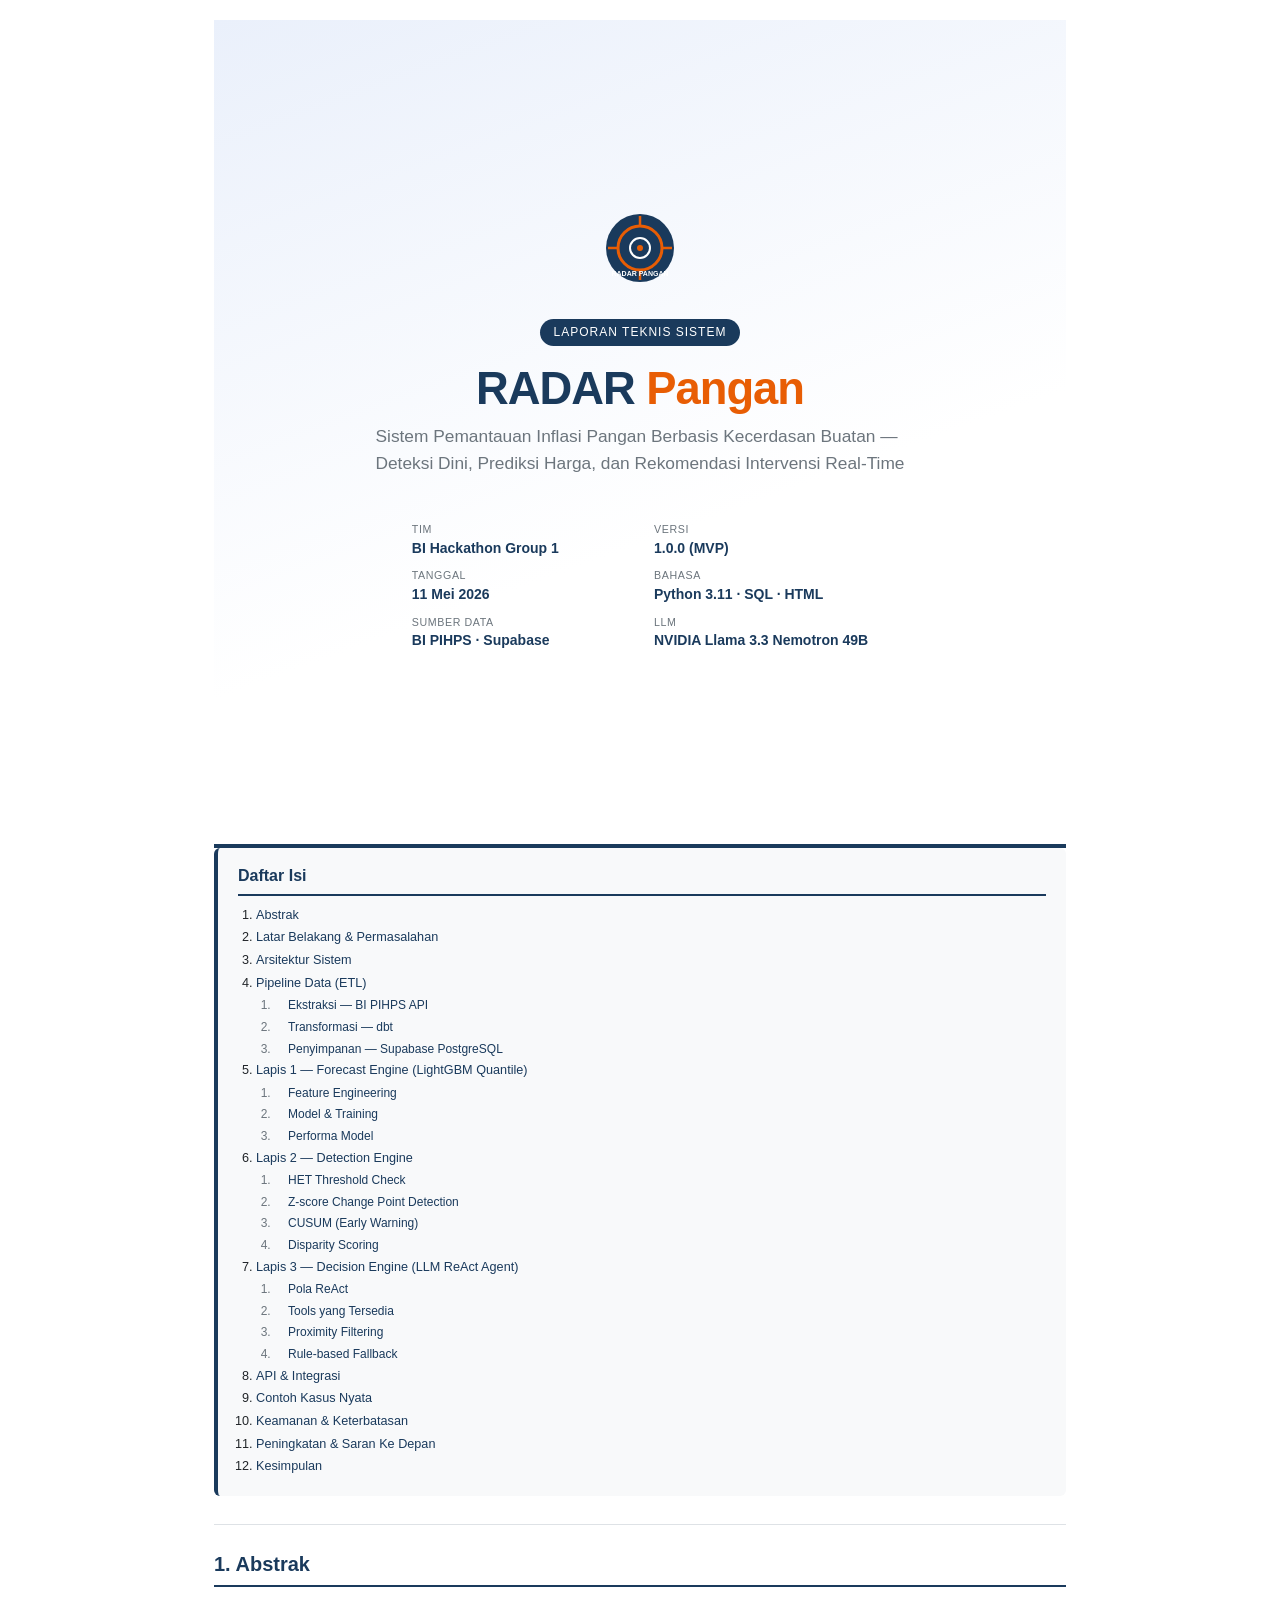
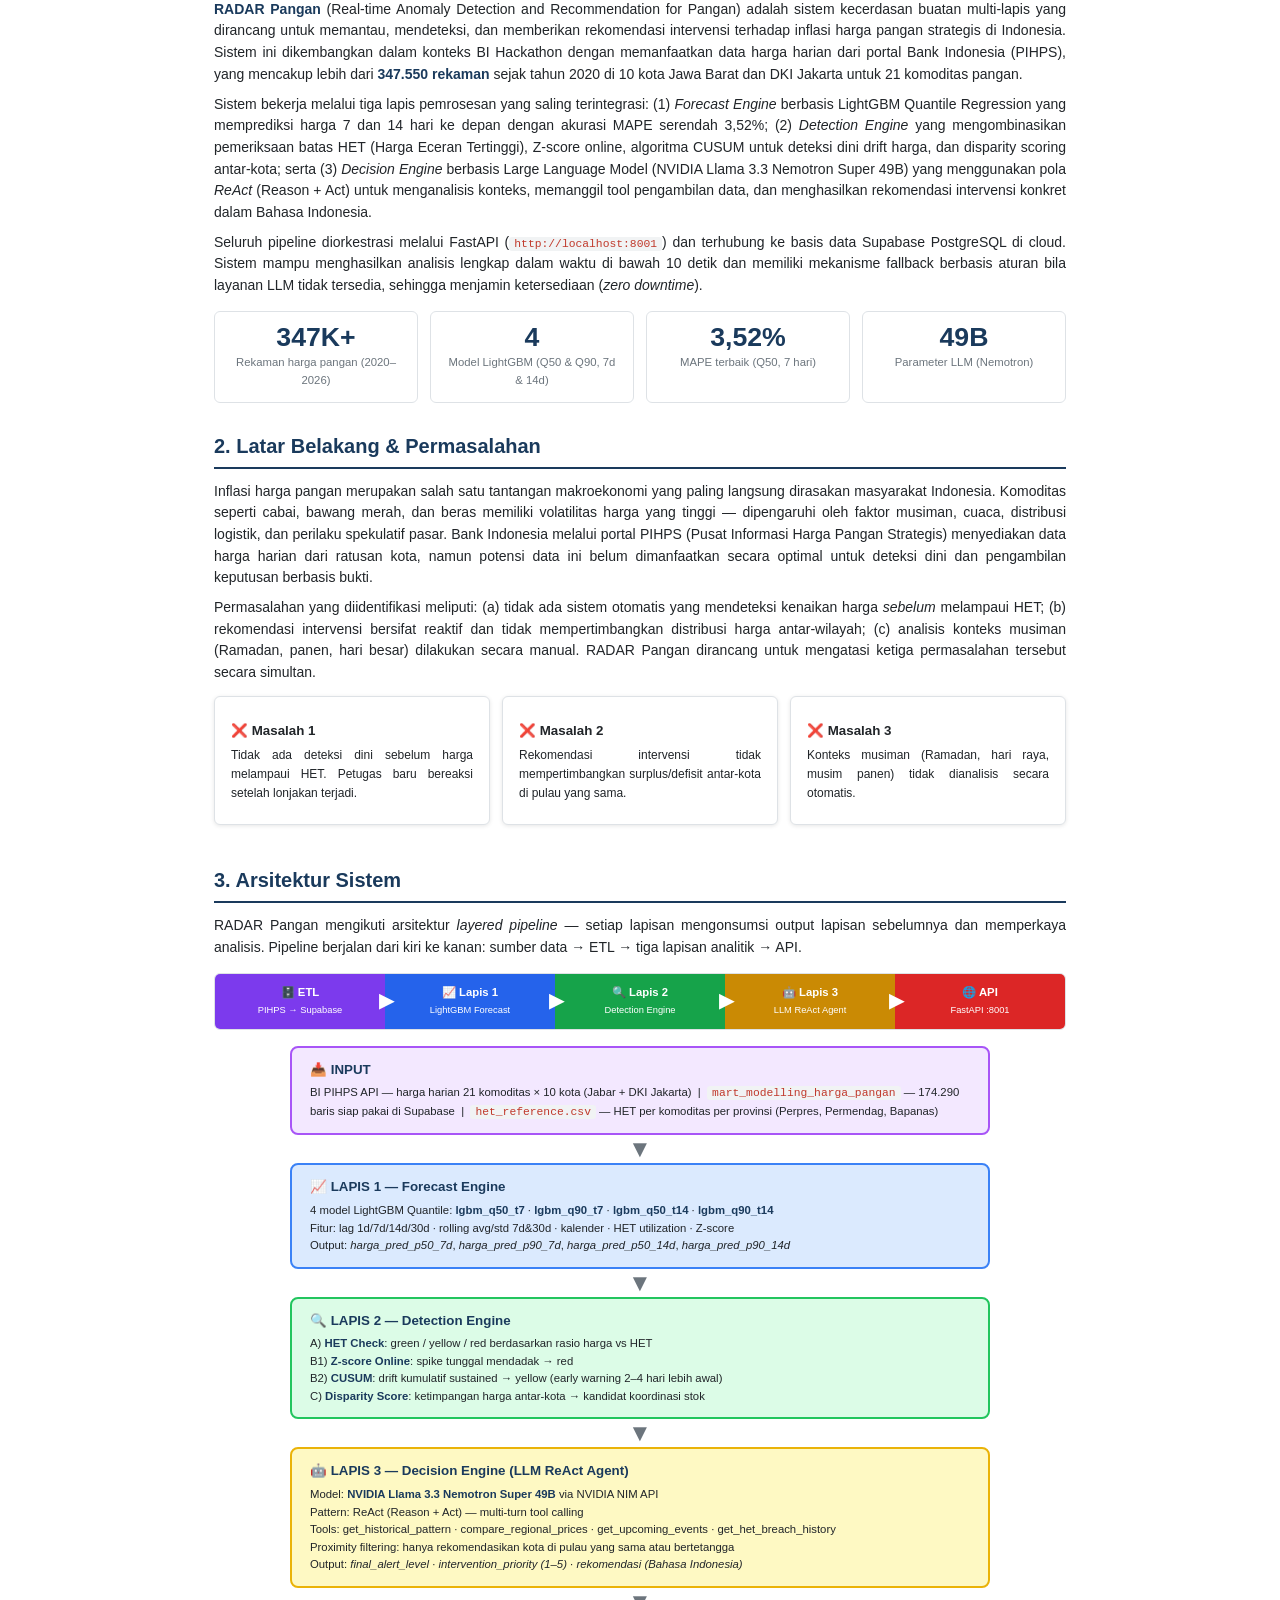
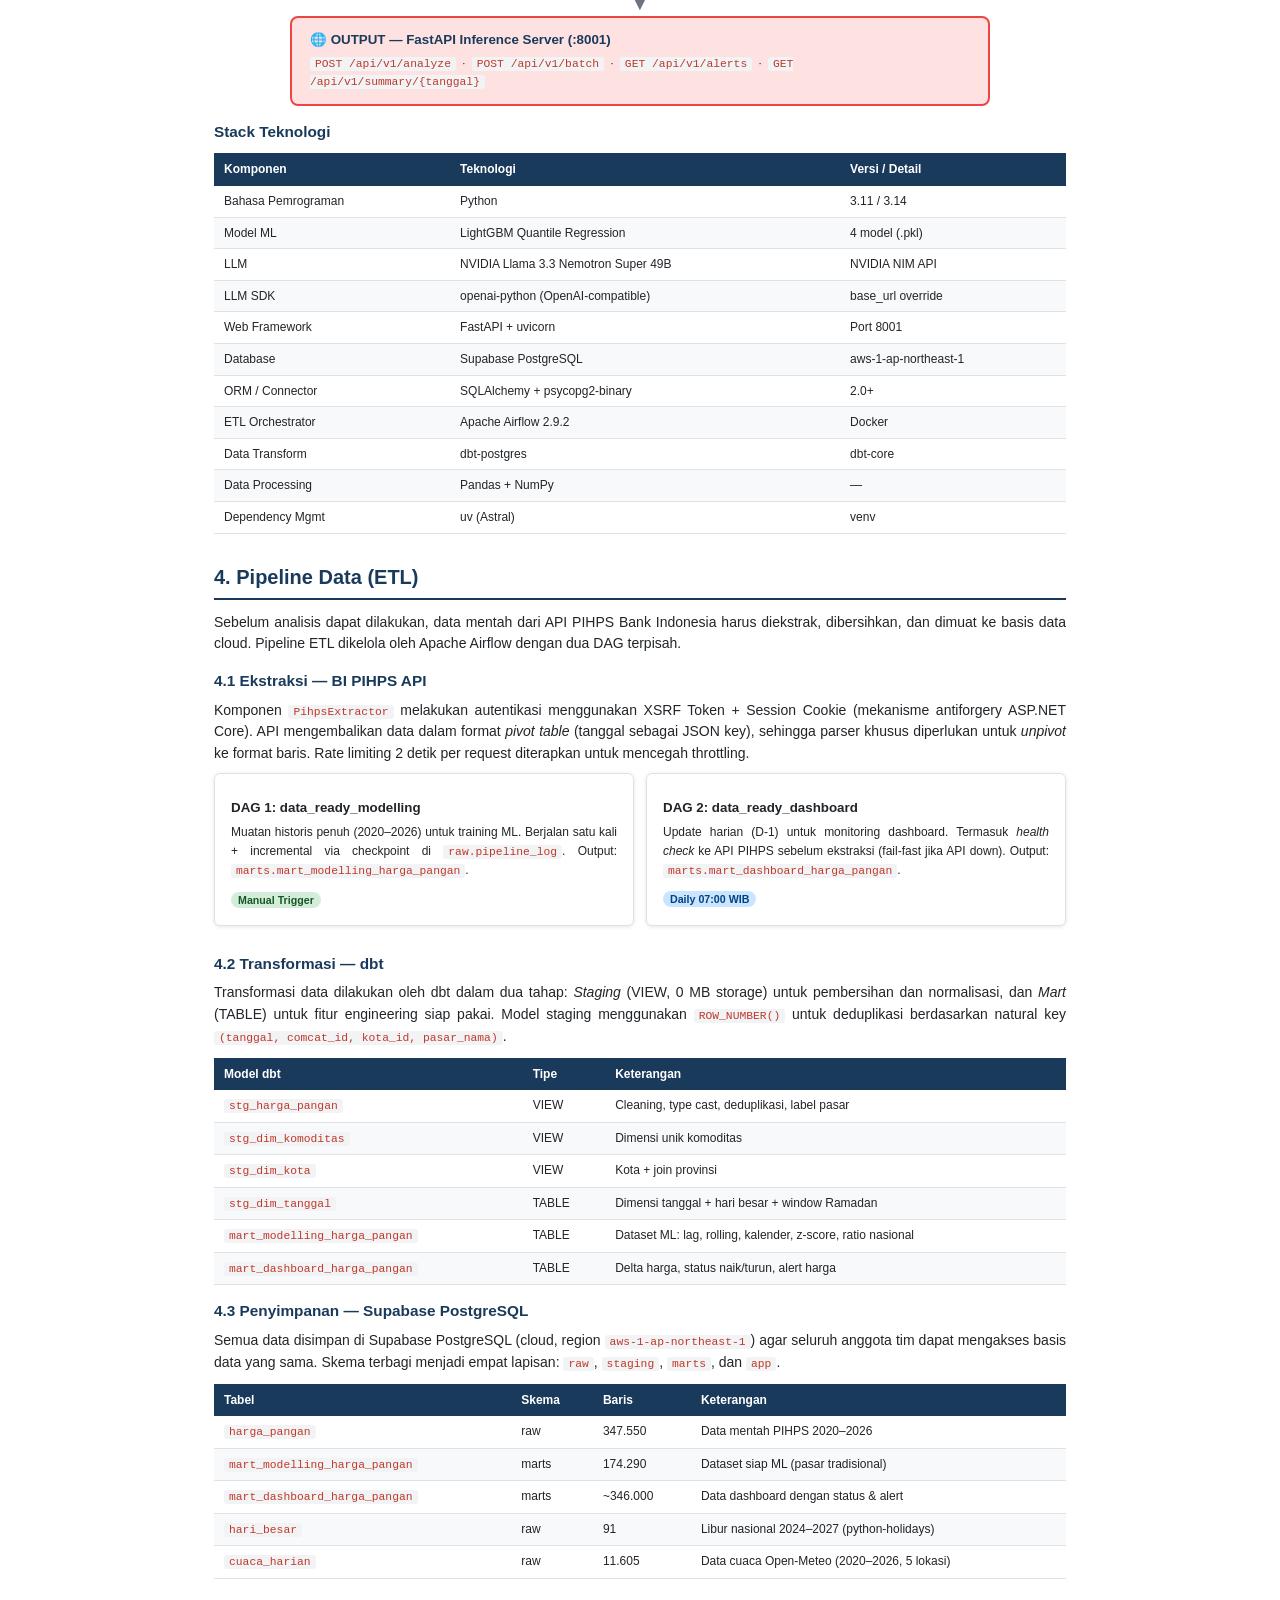
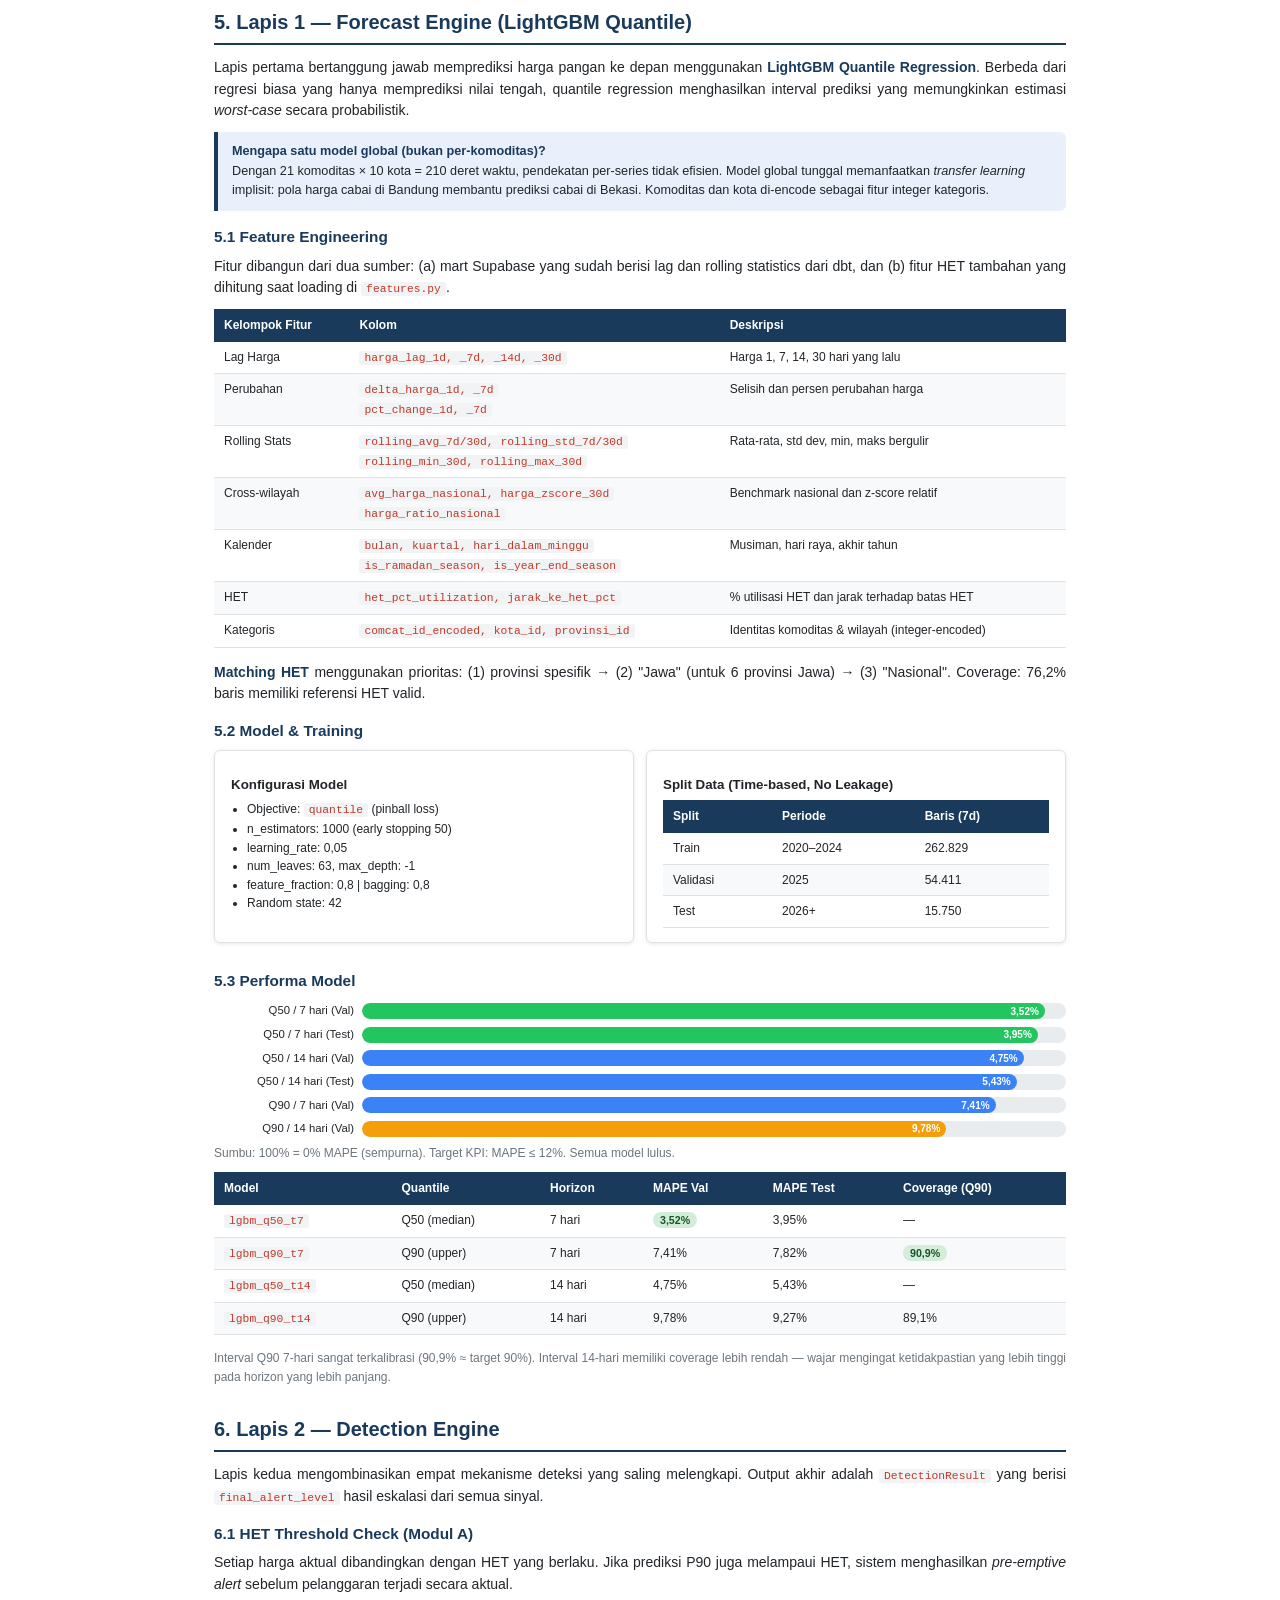
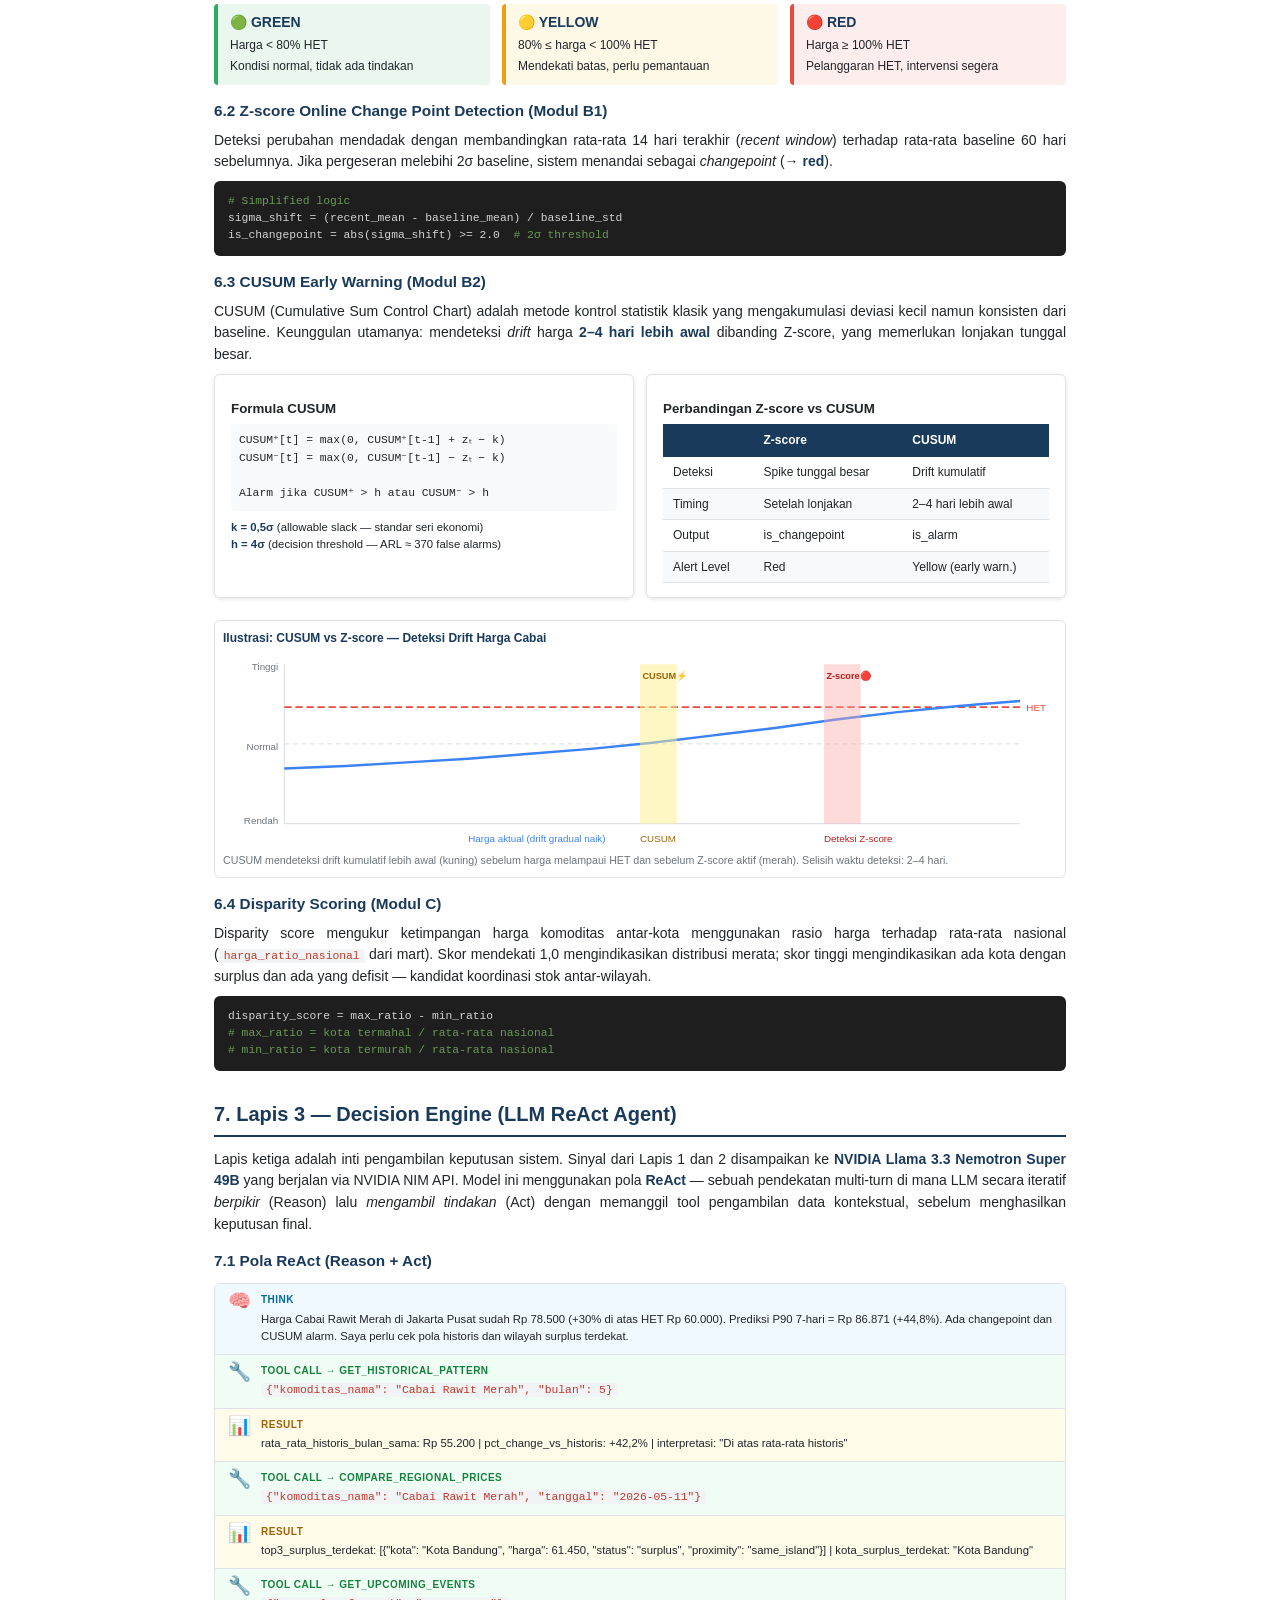
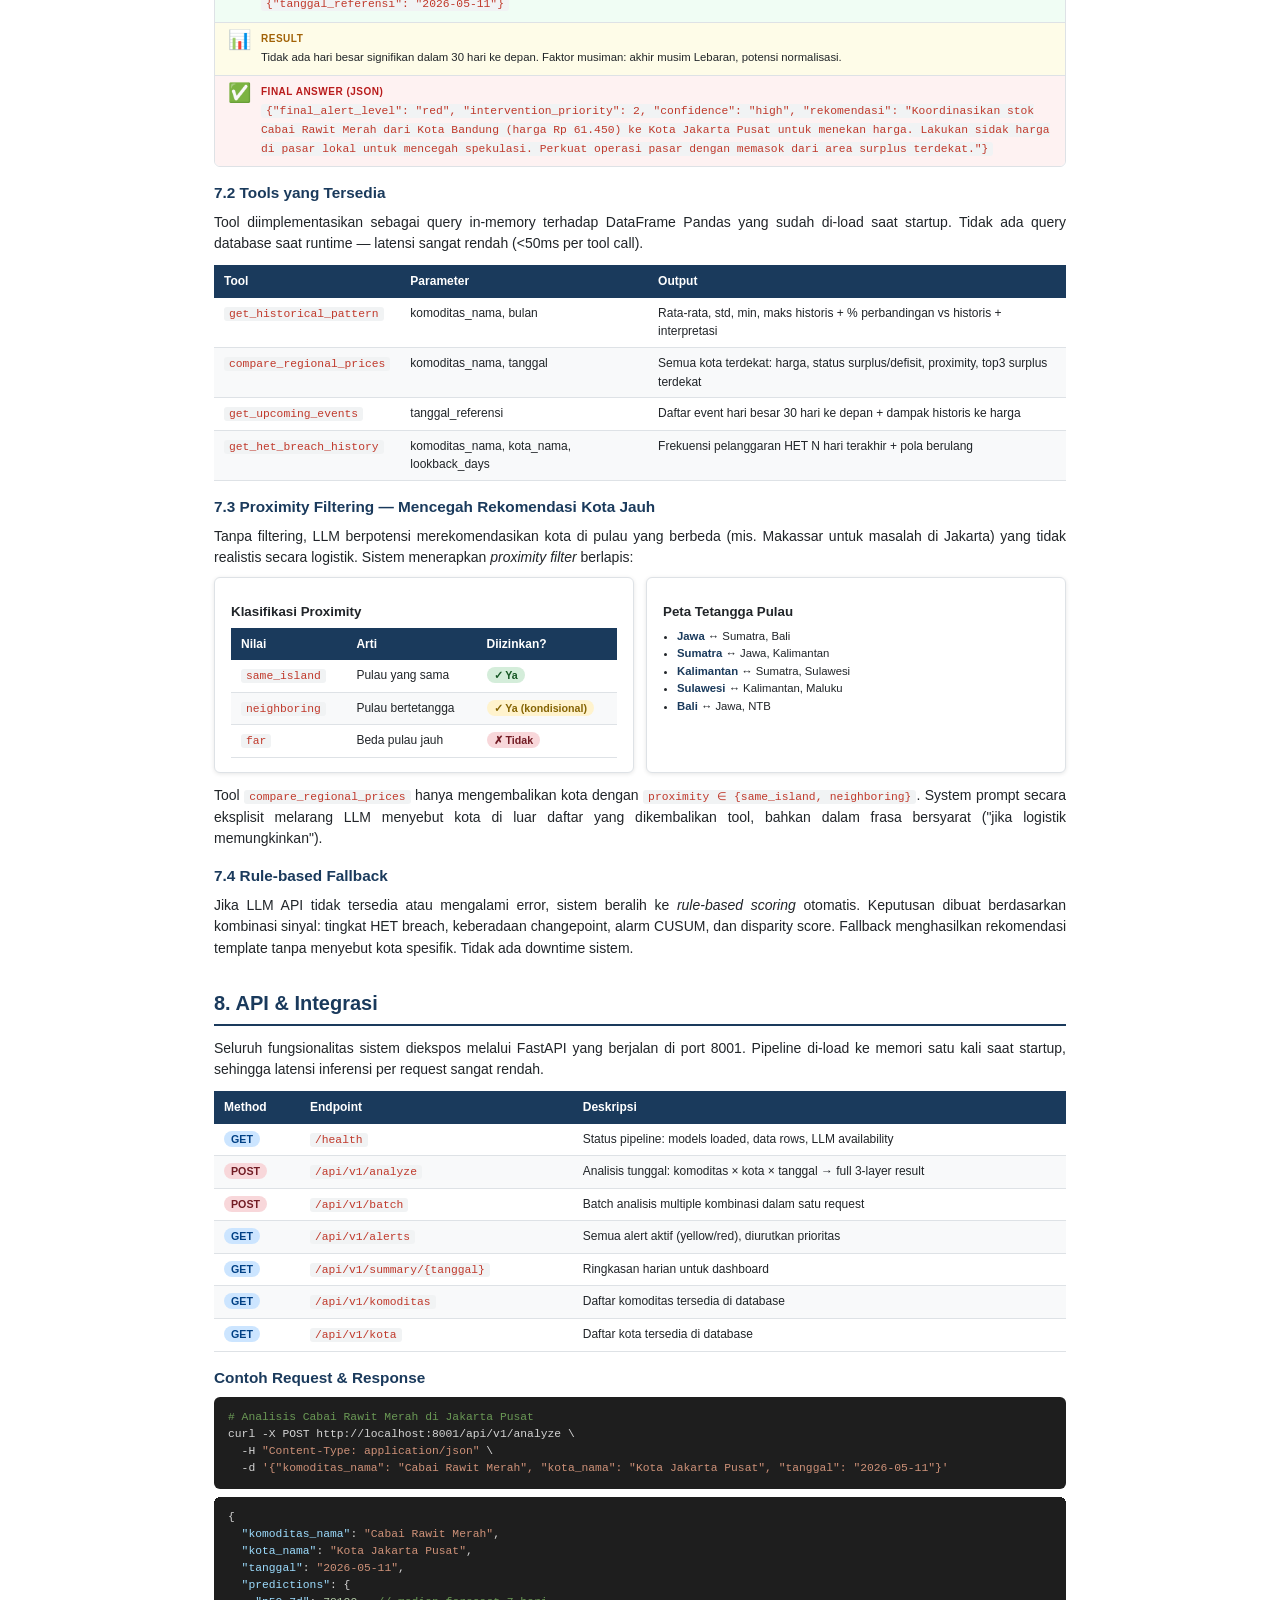
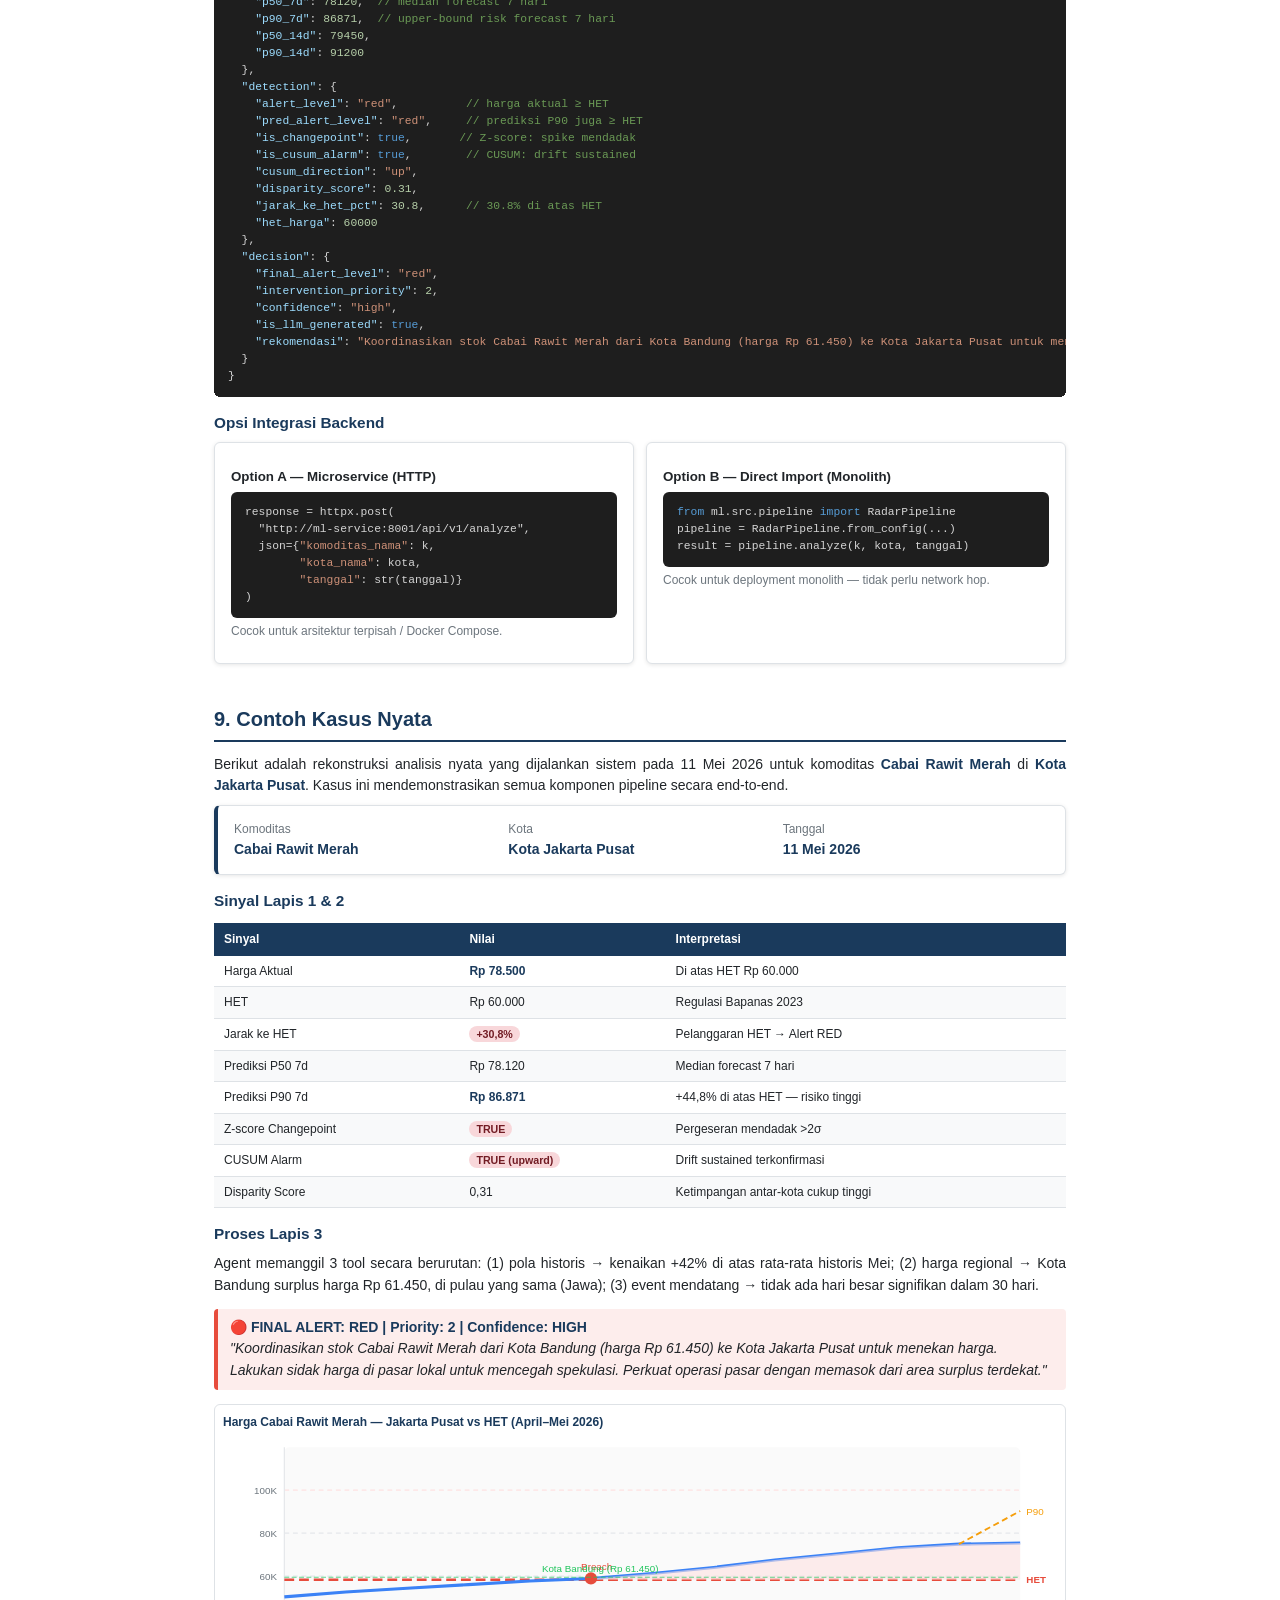
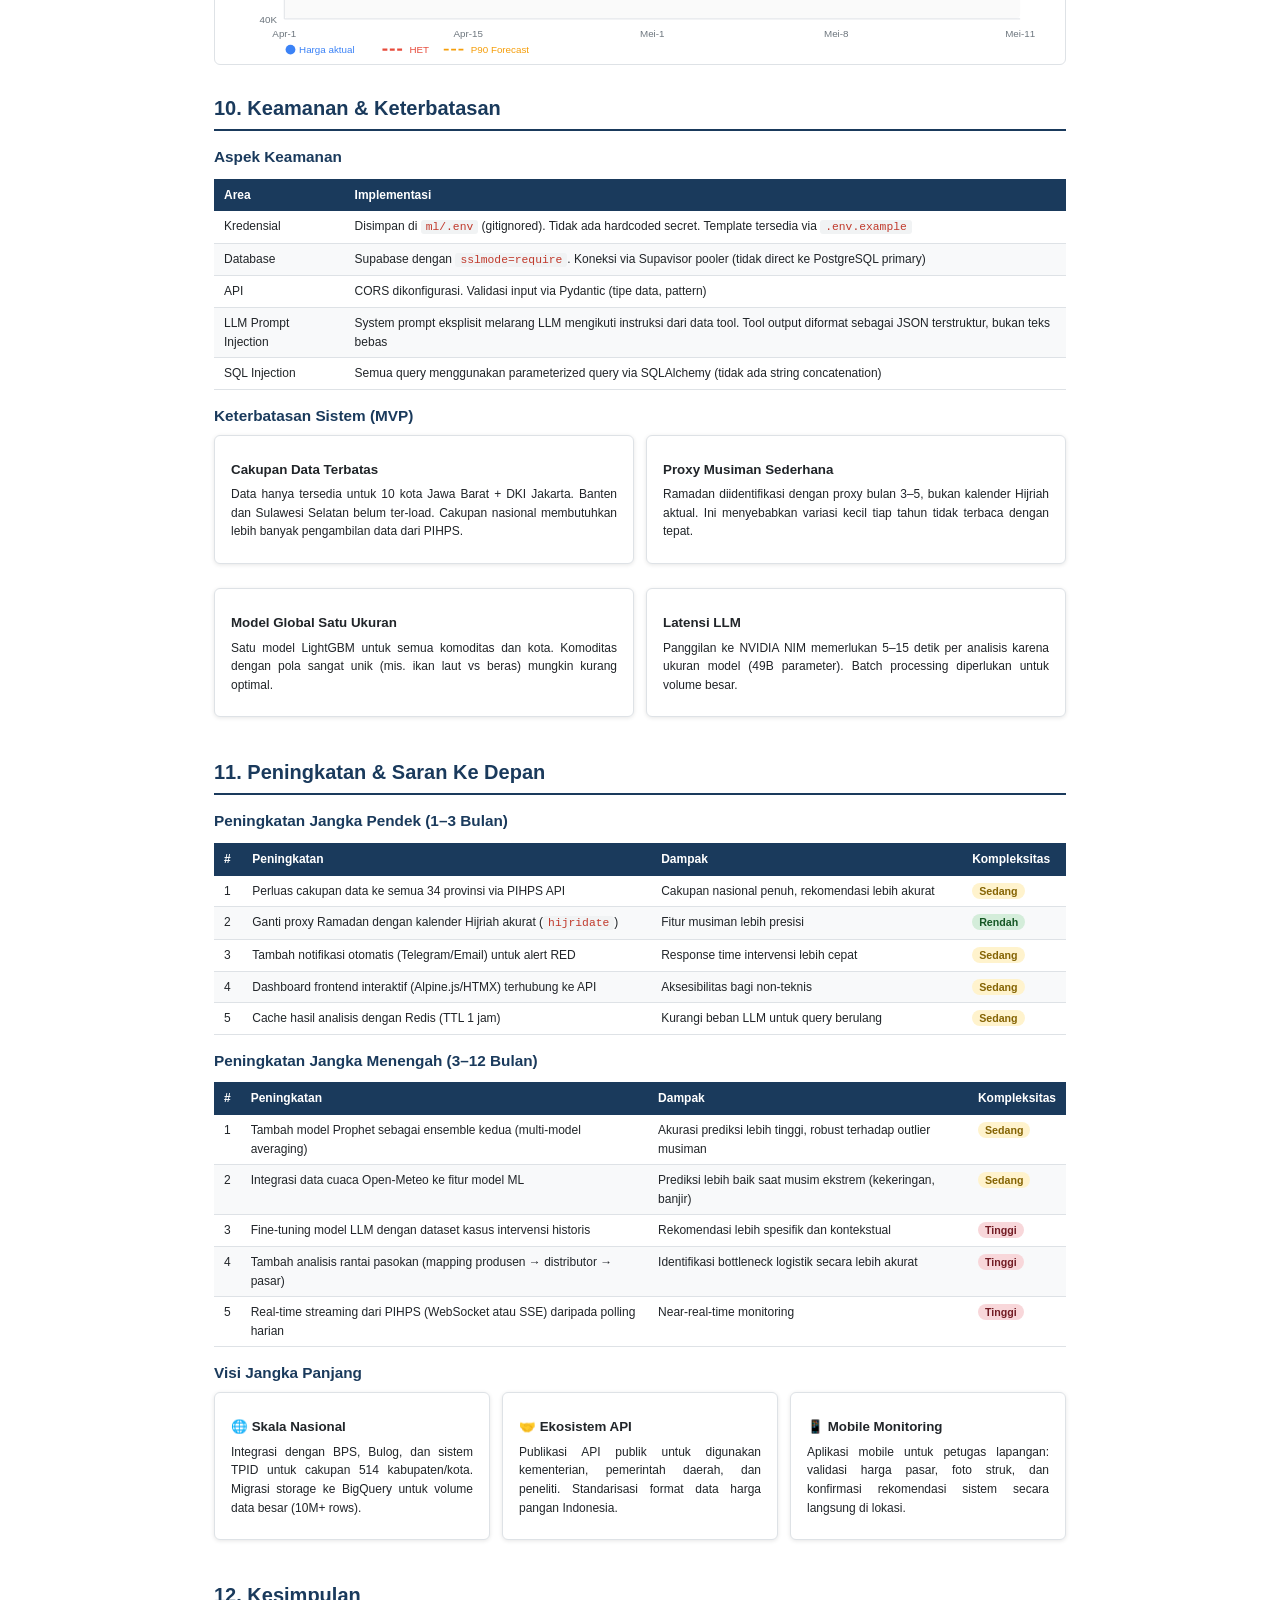
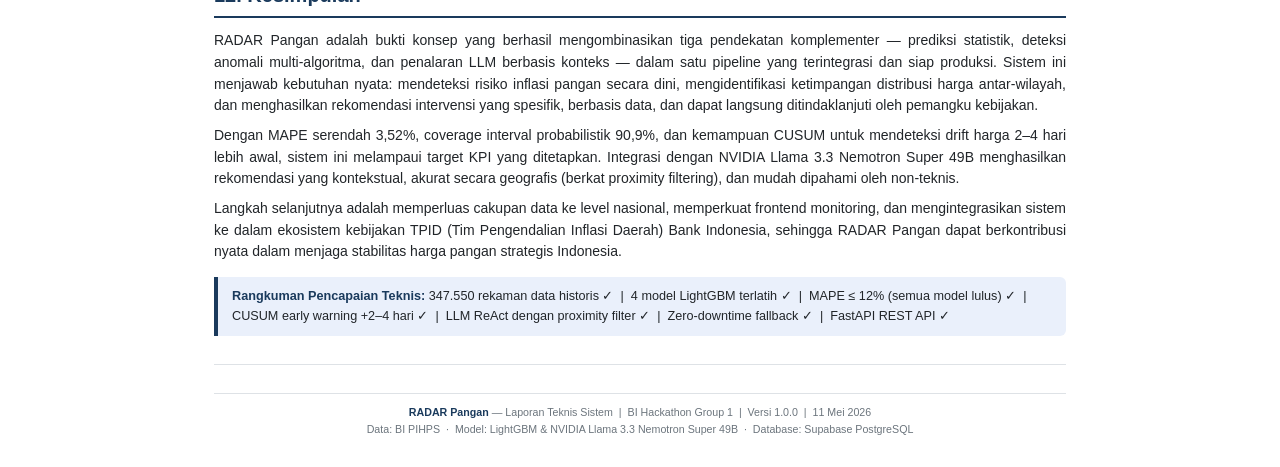
==== report.html @ 8c93120b "feat: add ML pipeline fixes, ETL scripts, and RADAR Pangan HTML report" ====
<!DOCTYPE html>
<html lang="id">
<head>
  <meta charset="UTF-8" />
  <meta name="viewport" content="width=device-width, initial-scale=1.0" />
  <title>RADAR Pangan — Laporan Sistem</title>
  <style>
    /* ── Reset & Base ─────────────────────────────────────── */
    *, *::before, *::after { box-sizing: border-box; margin: 0; padding: 0; }

    :root {
      --primary:   #1a3a5c;
      --accent:    #e85d04;
      --green:     #2d6a4f;
      --yellow:    #b5830a;
      --red:       #c0392b;
      --light-bg:  #f8f9fa;
      --border:    #dee2e6;
      --text:      #212529;
      --muted:     #6c757d;
      --card-bg:   #ffffff;
      --radius:    6px;
      --shadow:    0 1px 4px rgba(0,0,0,.10);
    }

    body {
      font-family: "Segoe UI", Arial, sans-serif;
      font-size: 10.5pt;
      line-height: 1.55;
      color: var(--text);
      background: #fff;
    }

    /* ── Print / PDF ──────────────────────────────────────── */
    @media print {
      body { font-size: 9.5pt; }
      .page-break { page-break-before: always; }
      .no-print { display: none !important; }
      .cover { min-height: 100vh; }
      section { page-break-inside: avoid; }
      h2, h3 { page-break-after: avoid; }
      table { page-break-inside: auto; }
      tr    { page-break-inside: avoid; }
    }

    /* ── Layout ───────────────────────────────────────────── */
    .wrapper {
      max-width: 900px;
      margin: 0 auto;
      padding: 20px 24px;
    }

    section {
      margin-bottom: 28px;
    }

    /* ── Cover Page ───────────────────────────────────────── */
    .cover {
      display: flex;
      flex-direction: column;
      justify-content: center;
      align-items: center;
      min-height: 92vh;
      text-align: center;
      padding: 40px 24px;
      border-bottom: 4px solid var(--primary);
      background: linear-gradient(160deg, #eaf0fb 0%, #fff 60%);
    }

    .cover .badge {
      display: inline-block;
      background: var(--primary);
      color: #fff;
      padding: 4px 14px;
      border-radius: 20px;
      font-size: 9pt;
      letter-spacing: 1px;
      text-transform: uppercase;
      margin-bottom: 18px;
    }

    .cover h1 {
      font-size: 34pt;
      font-weight: 800;
      color: var(--primary);
      letter-spacing: -1px;
      line-height: 1.1;
    }

    .cover h1 span {
      color: var(--accent);
    }

    .cover .subtitle {
      font-size: 13pt;
      color: var(--muted);
      margin-top: 10px;
      max-width: 600px;
    }

    .cover .meta-grid {
      display: grid;
      grid-template-columns: 1fr 1fr;
      gap: 8px 28px;
      margin-top: 36px;
      text-align: left;
      max-width: 460px;
    }

    .cover .meta-item label {
      font-size: 8pt;
      text-transform: uppercase;
      letter-spacing: 0.6px;
      color: var(--muted);
      display: block;
    }

    .cover .meta-item span {
      font-weight: 600;
      color: var(--primary);
    }

    .cover .logo-area {
      margin-bottom: 28px;
    }

    .logo-svg {
      width: 72px;
      height: 72px;
    }

    /* ── TOC ──────────────────────────────────────────────── */
    .toc {
      background: var(--light-bg);
      border-left: 4px solid var(--primary);
      padding: 16px 20px;
      border-radius: var(--radius);
    }

    .toc h2 { color: var(--primary); margin-bottom: 10px; font-size: 12pt; }

    .toc ol { padding-left: 18px; }
    .toc li { margin: 3px 0; font-size: 9.5pt; }
    .toc li a { color: var(--primary); text-decoration: none; }
    .toc li a:hover { text-decoration: underline; }
    .toc li.sub { padding-left: 14px; font-size: 9pt; color: var(--muted); }

    /* ── Headings ─────────────────────────────────────────── */
    h2 {
      font-size: 15pt;
      color: var(--primary);
      border-bottom: 2px solid var(--primary);
      padding-bottom: 5px;
      margin-bottom: 12px;
      font-weight: 700;
    }

    h3 {
      font-size: 11.5pt;
      color: var(--primary);
      margin: 14px 0 7px;
      font-weight: 700;
    }

    h4 {
      font-size: 10pt;
      color: var(--text);
      font-weight: 700;
      margin: 10px 0 5px;
    }

    /* ── Paragraphs & Text ────────────────────────────────── */
    p { margin-bottom: 8px; text-align: justify; }
    strong { color: var(--primary); }
    .muted { color: var(--muted); font-size: 9pt; }

    /* ── Cards & Boxes ────────────────────────────────────── */
    .card {
      background: var(--card-bg);
      border: 1px solid var(--border);
      border-radius: var(--radius);
      padding: 14px 16px;
      box-shadow: var(--shadow);
      margin-bottom: 12px;
    }

    .card-grid {
      display: grid;
      gap: 12px;
    }

    .card-grid.cols-2 { grid-template-columns: 1fr 1fr; }
    .card-grid.cols-3 { grid-template-columns: 1fr 1fr 1fr; }
    .card-grid.cols-4 { grid-template-columns: 1fr 1fr 1fr 1fr; }

    @media print {
      .card-grid.cols-4 { grid-template-columns: 1fr 1fr; }
    }

    .stat-card {
      background: var(--card-bg);
      border: 1px solid var(--border);
      border-radius: var(--radius);
      padding: 12px 14px;
      text-align: center;
    }

    .stat-card .num {
      font-size: 20pt;
      font-weight: 800;
      color: var(--primary);
      line-height: 1;
    }

    .stat-card .label {
      font-size: 8.5pt;
      color: var(--muted);
      margin-top: 4px;
    }

    .highlight-box {
      background: #eaf0fb;
      border-left: 4px solid var(--primary);
      padding: 10px 14px;
      border-radius: 0 var(--radius) var(--radius) 0;
      margin: 10px 0;
      font-size: 9.5pt;
    }

    .alert-green  { background:#e9f7ef; border-left: 4px solid #27ae60; padding:8px 12px; border-radius:0 4px 4px 0; }
    .alert-yellow { background:#fef9e7; border-left: 4px solid #f39c12; padding:8px 12px; border-radius:0 4px 4px 0; }
    .alert-red    { background:#fdedec; border-left: 4px solid #e74c3c; padding:8px 12px; border-radius:0 4px 4px 0; }

    /* ── Tables ───────────────────────────────────────────── */
    table {
      width: 100%;
      border-collapse: collapse;
      font-size: 9pt;
      margin: 10px 0 14px;
    }

    th {
      background: var(--primary);
      color: #fff;
      padding: 7px 10px;
      text-align: left;
      font-weight: 600;
    }

    td {
      padding: 6px 10px;
      border-bottom: 1px solid var(--border);
      vertical-align: top;
    }

    tr:nth-child(even) td { background: #f8f9fa; }

    .badge-green  { background:#d4edda; color:#155724; padding:2px 7px; border-radius:10px; font-size:8pt; font-weight:600; }
    .badge-yellow { background:#fff3cd; color:#856404; padding:2px 7px; border-radius:10px; font-size:8pt; font-weight:600; }
    .badge-red    { background:#f8d7da; color:#721c24; padding:2px 7px; border-radius:10px; font-size:8pt; font-weight:600; }
    .badge-blue   { background:#cce5ff; color:#004085; padding:2px 7px; border-radius:10px; font-size:8pt; font-weight:600; }
    .badge-gray   { background:#e2e3e5; color:#383d41; padding:2px 7px; border-radius:10px; font-size:8pt; font-weight:600; }

    /* ── Architecture Diagram (CSS/SVG inline) ────────────── */
    .arch-diagram {
      width: 100%;
      overflow: hidden;
      margin: 12px 0;
    }

    .arch-flow {
      display: flex;
      flex-direction: column;
      gap: 0;
      align-items: center;
    }

    .arch-box {
      width: 100%;
      max-width: 700px;
      border-radius: 8px;
      padding: 12px 18px;
      position: relative;
    }

    .arch-box.layer1 { background:#dbeafe; border: 2px solid #3b82f6; }
    .arch-box.layer2 { background:#dcfce7; border: 2px solid #22c55e; }
    .arch-box.layer3 { background:#fef9c3; border: 2px solid #eab308; }
    .arch-box.input  { background:#f3e8ff; border: 2px solid #a855f7; }
    .arch-box.output { background:#fee2e2; border: 2px solid #ef4444; }

    .arch-box .arch-title {
      font-weight: 700;
      font-size: 10pt;
      color: var(--primary);
    }

    .arch-box .arch-body {
      font-size: 8.5pt;
      color: var(--text);
      margin-top: 4px;
    }

    .arch-arrow {
      font-size: 18pt;
      color: var(--muted);
      line-height: 1;
      margin: 2px 0;
    }

    /* ── Code / JSON ──────────────────────────────────────── */
    pre, code {
      font-family: "Consolas", "Courier New", monospace;
      font-size: 8.5pt;
    }

    pre {
      background: #1e1e1e;
      color: #d4d4d4;
      padding: 12px 14px;
      border-radius: var(--radius);
      overflow-x: auto;
      margin: 8px 0;
      line-height: 1.5;
    }

    code {
      background: #f1f3f4;
      color: #c0392b;
      padding: 1px 5px;
      border-radius: 3px;
    }

    pre code { background: none; color: inherit; padding: 0; }

    .kw   { color: #569cd6; } /* keyword */
    .str  { color: #ce9178; } /* string */
    .num  { color: #b5cea8; } /* number */
    .cmt  { color: #6a9955; } /* comment */
    .key  { color: #9cdcfe; } /* JSON key */

    /* ── Pipeline Progress Bar ────────────────────────────── */
    .pipeline-vis {
      display: flex;
      align-items: stretch;
      gap: 0;
      margin: 14px 0;
      border-radius: 6px;
      overflow: hidden;
      border: 1px solid var(--border);
    }

    .pipe-step {
      flex: 1;
      padding: 10px 8px;
      font-size: 8.5pt;
      text-align: center;
      font-weight: 600;
      position: relative;
    }

    .pipe-step::after {
      content: "▶";
      position: absolute;
      right: -9px;
      top: 50%;
      transform: translateY(-50%);
      font-size: 14pt;
      color: #fff;
      z-index: 2;
    }

    .pipe-step:last-child::after { display: none; }

    .pipe-step.etl    { background: #7c3aed; color:#fff; }
    .pipe-step.l1     { background: #2563eb; color:#fff; }
    .pipe-step.l2     { background: #16a34a; color:#fff; }
    .pipe-step.l3     { background: #ca8a04; color:#fff; }
    .pipe-step.api    { background: #dc2626; color:#fff; }

    /* ── Performance Chart (bar) ──────────────────────────── */
    .bar-chart {
      margin: 10px 0;
    }

    .bar-row {
      display: flex;
      align-items: center;
      margin-bottom: 6px;
      gap: 8px;
    }

    .bar-label {
      width: 140px;
      font-size: 8.5pt;
      flex-shrink: 0;
      text-align: right;
      color: var(--text);
    }

    .bar-track {
      flex: 1;
      height: 16px;
      background: #e9ecef;
      border-radius: 8px;
      overflow: hidden;
    }

    .bar-fill {
      height: 100%;
      border-radius: 8px;
      display: flex;
      align-items: center;
      justify-content: flex-end;
      padding-right: 6px;
      font-size: 7.5pt;
      font-weight: 700;
      color: #fff;
      transition: width 0.4s;
    }

    .bar-fill.good  { background: #22c55e; }
    .bar-fill.ok    { background: #3b82f6; }
    .bar-fill.warn  { background: #f59e0b; }

    /* ── ReAct trace ─────────────────────────────────────── */
    .react-trace {
      border: 1px solid var(--border);
      border-radius: var(--radius);
      overflow: hidden;
      margin: 10px 0;
    }

    .react-step {
      display: flex;
      gap: 10px;
      padding: 8px 12px;
      border-bottom: 1px solid var(--border);
      font-size: 8.5pt;
    }

    .react-step:last-child { border-bottom: none; }

    .react-step.think { background: #f0f9ff; }
    .react-step.tool  { background: #f0fdf4; }
    .react-step.result{ background: #fefce8; }
    .react-step.final { background: #fef2f2; }

    .react-icon {
      font-size: 14pt;
      flex-shrink: 0;
      width: 24px;
      text-align: center;
      line-height: 1;
    }

    .react-content { flex: 1; }

    .react-tag {
      font-weight: 700;
      font-size: 7.5pt;
      text-transform: uppercase;
      letter-spacing: 0.5px;
      margin-bottom: 3px;
      display: block;
    }

    .react-step.think  .react-tag { color: #0369a1; }
    .react-step.tool   .react-tag { color: #15803d; }
    .react-step.result .react-tag { color: #a16207; }
    .react-step.final  .react-tag { color: #b91c1c; }

    /* ── CUSUM Chart (SVG inline) ─────────────────────────── */
    .chart-wrap { margin: 10px 0; border: 1px solid var(--border); border-radius: var(--radius); padding: 8px; }
    .chart-title { font-size: 9pt; font-weight: 700; color: var(--primary); margin-bottom: 4px; }
    .chart-note  { font-size: 8pt; color: var(--muted); margin-top: 4px; }

    /* ── Footer ───────────────────────────────────────────── */
    footer {
      border-top: 1px solid var(--border);
      padding: 10px 0;
      margin-top: 28px;
      font-size: 8pt;
      color: var(--muted);
      text-align: center;
    }

    /* ── Divider ──────────────────────────────────────────── */
    hr.section-div {
      border: none;
      border-top: 1px solid var(--border);
      margin: 24px 0;
    }
  </style>
</head>
<body>
<div class="wrapper">

<!-- ═══════════════════════ COVER ═══════════════════════ -->
<div class="cover">
  <div class="logo-area">
    <svg class="logo-svg" viewBox="0 0 72 72" fill="none" xmlns="http://www.w3.org/2000/svg">
      <circle cx="36" cy="36" r="34" fill="#1a3a5c"/>
      <circle cx="36" cy="36" r="22" stroke="#e85d04" stroke-width="3" fill="none"/>
      <circle cx="36" cy="36" r="10" stroke="#fff" stroke-width="2" fill="none"/>
      <circle cx="36" cy="36" r="3" fill="#e85d04"/>
      <line x1="36" y1="4"  x2="36" y2="14" stroke="#e85d04" stroke-width="2.5"/>
      <line x1="36" y1="58" x2="36" y2="68" stroke="#e85d04" stroke-width="2.5"/>
      <line x1="4"  y1="36" x2="14" y2="36" stroke="#e85d04" stroke-width="2.5"/>
      <line x1="58" y1="36" x2="68" y2="36" stroke="#e85d04" stroke-width="2.5"/>
      <text x="36" y="64" fill="#fff" font-size="7" text-anchor="middle" font-family="Arial" font-weight="bold">RADAR PANGAN</text>
    </svg>
  </div>

  <div class="badge">Laporan Teknis Sistem</div>
  <h1>RADAR <span>Pangan</span></h1>
  <p class="subtitle">
    Sistem Pemantauan Inflasi Pangan Berbasis Kecerdasan Buatan —<br/>
    Deteksi Dini, Prediksi Harga, dan Rekomendasi Intervensi Real-Time
  </p>

  <div class="meta-grid">
    <div class="meta-item">
      <label>Tim</label>
      <span>BI Hackathon Group 1</span>
    </div>
    <div class="meta-item">
      <label>Versi</label>
      <span>1.0.0 (MVP)</span>
    </div>
    <div class="meta-item">
      <label>Tanggal</label>
      <span>11 Mei 2026</span>
    </div>
    <div class="meta-item">
      <label>Bahasa</label>
      <span>Python 3.11 · SQL · HTML</span>
    </div>
    <div class="meta-item">
      <label>Sumber Data</label>
      <span>BI PIHPS · Supabase</span>
    </div>
    <div class="meta-item">
      <label>LLM</label>
      <span>NVIDIA Llama 3.3 Nemotron 49B</span>
    </div>
  </div>
</div>

<div class="page-break"></div>

<!-- ═══════════════════════ DAFTAR ISI ═══════════════════════ -->
<section>
  <div class="toc">
    <h2>Daftar Isi</h2>
    <ol>
      <li><a href="#abstrak">Abstrak</a></li>
      <li><a href="#latar">Latar Belakang &amp; Permasalahan</a></li>
      <li><a href="#arsitektur">Arsitektur Sistem</a></li>
      <li>
        <a href="#etl">Pipeline Data (ETL)</a>
        <ol>
          <li class="sub"><a href="#etl-extract">Ekstraksi — BI PIHPS API</a></li>
          <li class="sub"><a href="#etl-transform">Transformasi — dbt</a></li>
          <li class="sub"><a href="#etl-load">Penyimpanan — Supabase PostgreSQL</a></li>
        </ol>
      </li>
      <li>
        <a href="#layer1">Lapis 1 — Forecast Engine (LightGBM Quantile)</a>
        <ol>
          <li class="sub"><a href="#fitur">Feature Engineering</a></li>
          <li class="sub"><a href="#model">Model &amp; Training</a></li>
          <li class="sub"><a href="#performa">Performa Model</a></li>
        </ol>
      </li>
      <li>
        <a href="#layer2">Lapis 2 — Detection Engine</a>
        <ol>
          <li class="sub"><a href="#het">HET Threshold Check</a></li>
          <li class="sub"><a href="#zscore">Z-score Change Point Detection</a></li>
          <li class="sub"><a href="#cusum">CUSUM (Early Warning)</a></li>
          <li class="sub"><a href="#disparity">Disparity Scoring</a></li>
        </ol>
      </li>
      <li>
        <a href="#layer3">Lapis 3 — Decision Engine (LLM ReAct Agent)</a>
        <ol>
          <li class="sub"><a href="#react">Pola ReAct</a></li>
          <li class="sub"><a href="#tools">Tools yang Tersedia</a></li>
          <li class="sub"><a href="#proximity">Proximity Filtering</a></li>
          <li class="sub"><a href="#fallback">Rule-based Fallback</a></li>
        </ol>
      </li>
      <li><a href="#api">API &amp; Integrasi</a></li>
      <li><a href="#contoh">Contoh Kasus Nyata</a></li>
      <li><a href="#keamanan">Keamanan &amp; Keterbatasan</a></li>
      <li><a href="#peningkatan">Peningkatan &amp; Saran Ke Depan</a></li>
      <li><a href="#kesimpulan">Kesimpulan</a></li>
    </ol>
  </div>
</section>

<hr class="section-div">

<!-- ═══════════════════════ 1. ABSTRAK ═══════════════════════ -->
<section id="abstrak">
  <h2>1. Abstrak</h2>
  <p>
    <strong>RADAR Pangan</strong> (Real-time Anomaly Detection and Recommendation for Pangan) adalah sistem kecerdasan buatan multi-lapis yang dirancang untuk memantau, mendeteksi, dan memberikan rekomendasi intervensi terhadap inflasi harga pangan strategis di Indonesia. Sistem ini dikembangkan dalam konteks BI Hackathon dengan memanfaatkan data harga harian dari portal Bank Indonesia (PIHPS), yang mencakup lebih dari <strong>347.550 rekaman</strong> sejak tahun 2020 di 10 kota Jawa Barat dan DKI Jakarta untuk 21 komoditas pangan.
  </p>
  <p>
    Sistem bekerja melalui tiga lapis pemrosesan yang saling terintegrasi: (1) <em>Forecast Engine</em> berbasis LightGBM Quantile Regression yang memprediksi harga 7 dan 14 hari ke depan dengan akurasi MAPE serendah 3,52%; (2) <em>Detection Engine</em> yang mengombinasikan pemeriksaan batas HET (Harga Eceran Tertinggi), Z-score online, algoritma CUSUM untuk deteksi dini drift harga, dan disparity scoring antar-kota; serta (3) <em>Decision Engine</em> berbasis Large Language Model (NVIDIA Llama 3.3 Nemotron Super 49B) yang menggunakan pola <em>ReAct</em> (Reason + Act) untuk menganalisis konteks, memanggil tool pengambilan data, dan menghasilkan rekomendasi intervensi konkret dalam Bahasa Indonesia.
  </p>
  <p>
    Seluruh pipeline diorkestrasi melalui FastAPI (<code>http://localhost:8001</code>) dan terhubung ke basis data Supabase PostgreSQL di cloud. Sistem mampu menghasilkan analisis lengkap dalam waktu di bawah 10 detik dan memiliki mekanisme fallback berbasis aturan bila layanan LLM tidak tersedia, sehingga menjamin ketersediaan (<em>zero downtime</em>).
  </p>

  <div class="card-grid cols-4" style="margin-top:14px;">
    <div class="stat-card">
      <div class="num">347K+</div>
      <div class="label">Rekaman harga pangan (2020–2026)</div>
    </div>
    <div class="stat-card">
      <div class="num">4</div>
      <div class="label">Model LightGBM (Q50 &amp; Q90, 7d &amp; 14d)</div>
    </div>
    <div class="stat-card">
      <div class="num">3,52%</div>
      <div class="label">MAPE terbaik (Q50, 7 hari)</div>
    </div>
    <div class="stat-card">
      <div class="num">49B</div>
      <div class="label">Parameter LLM (Nemotron)</div>
    </div>
  </div>
</section>

<!-- ═══════════════════════ 2. LATAR BELAKANG ═══════════════════════ -->
<section id="latar">
  <h2>2. Latar Belakang &amp; Permasalahan</h2>
  <p>
    Inflasi harga pangan merupakan salah satu tantangan makroekonomi yang paling langsung dirasakan masyarakat Indonesia. Komoditas seperti cabai, bawang merah, dan beras memiliki volatilitas harga yang tinggi — dipengaruhi oleh faktor musiman, cuaca, distribusi logistik, dan perilaku spekulatif pasar. Bank Indonesia melalui portal PIHPS (Pusat Informasi Harga Pangan Strategis) menyediakan data harga harian dari ratusan kota, namun potensi data ini belum dimanfaatkan secara optimal untuk deteksi dini dan pengambilan keputusan berbasis bukti.
  </p>
  <p>
    Permasalahan yang diidentifikasi meliputi: (a) tidak ada sistem otomatis yang mendeteksi kenaikan harga <em>sebelum</em> melampaui HET; (b) rekomendasi intervensi bersifat reaktif dan tidak mempertimbangkan distribusi harga antar-wilayah; (c) analisis konteks musiman (Ramadan, panen, hari besar) dilakukan secara manual. RADAR Pangan dirancang untuk mengatasi ketiga permasalahan tersebut secara simultan.
  </p>

  <div class="card-grid cols-3" style="margin-top:12px;">
    <div class="card">
      <h4>❌ Masalah 1</h4>
      <p style="font-size:9pt;">Tidak ada deteksi dini sebelum harga melampaui HET. Petugas baru bereaksi setelah lonjakan terjadi.</p>
    </div>
    <div class="card">
      <h4>❌ Masalah 2</h4>
      <p style="font-size:9pt;">Rekomendasi intervensi tidak mempertimbangkan surplus/defisit antar-kota di pulau yang sama.</p>
    </div>
    <div class="card">
      <h4>❌ Masalah 3</h4>
      <p style="font-size:9pt;">Konteks musiman (Ramadan, hari raya, musim panen) tidak dianalisis secara otomatis.</p>
    </div>
  </div>
</section>

<!-- ═══════════════════════ 3. ARSITEKTUR ═══════════════════════ -->
<section id="arsitektur">
  <h2>3. Arsitektur Sistem</h2>

  <p>
    RADAR Pangan mengikuti arsitektur <em>layered pipeline</em> — setiap lapisan mengonsumsi output lapisan sebelumnya dan memperkaya analisis. Pipeline berjalan dari kiri ke kanan: sumber data → ETL → tiga lapisan analitik → API.
  </p>

  <!-- Visualisasi pipeline -->
  <div class="pipeline-vis" style="margin-bottom:16px;">
    <div class="pipe-step etl">🗄️ ETL<br/><span style="font-size:7pt;font-weight:400;">PIHPS → Supabase</span></div>
    <div class="pipe-step l1">📈 Lapis 1<br/><span style="font-size:7pt;font-weight:400;">LightGBM Forecast</span></div>
    <div class="pipe-step l2">🔍 Lapis 2<br/><span style="font-size:7pt;font-weight:400;">Detection Engine</span></div>
    <div class="pipe-step l3">🤖 Lapis 3<br/><span style="font-size:7pt;font-weight:400;">LLM ReAct Agent</span></div>
    <div class="pipe-step api">🌐 API<br/><span style="font-size:7pt;font-weight:400;">FastAPI :8001</span></div>
  </div>

  <!-- Diagram detail -->
  <div class="arch-diagram">
    <div class="arch-flow">
      <div class="arch-box input" style="max-width:700px;">
        <div class="arch-title">📥 INPUT</div>
        <div class="arch-body">
          BI PIHPS API — harga harian 21 komoditas × 10 kota (Jabar + DKI Jakarta) &nbsp;|&nbsp;
          <code>mart_modelling_harga_pangan</code> — 174.290 baris siap pakai di Supabase &nbsp;|&nbsp;
          <code>het_reference.csv</code> — HET per komoditas per provinsi (Perpres, Permendag, Bapanas)
        </div>
      </div>
      <div class="arch-arrow">▼</div>
      <div class="arch-box layer1" style="max-width:700px;">
        <div class="arch-title">📈 LAPIS 1 — Forecast Engine</div>
        <div class="arch-body">
          4 model LightGBM Quantile: <strong>lgbm_q50_t7</strong> · <strong>lgbm_q90_t7</strong> ·
          <strong>lgbm_q50_t14</strong> · <strong>lgbm_q90_t14</strong><br/>
          Fitur: lag 1d/7d/14d/30d · rolling avg/std 7d&amp;30d · kalender · HET utilization · Z-score<br/>
          Output: <em>harga_pred_p50_7d</em>, <em>harga_pred_p90_7d</em>, <em>harga_pred_p50_14d</em>, <em>harga_pred_p90_14d</em>
        </div>
      </div>
      <div class="arch-arrow">▼</div>
      <div class="arch-box layer2" style="max-width:700px;">
        <div class="arch-title">🔍 LAPIS 2 — Detection Engine</div>
        <div class="arch-body">
          A) <strong>HET Check</strong>: green / yellow / red berdasarkan rasio harga vs HET<br/>
          B1) <strong>Z-score Online</strong>: spike tunggal mendadak → red<br/>
          B2) <strong>CUSUM</strong>: drift kumulatif sustained → yellow (early warning 2–4 hari lebih awal)<br/>
          C) <strong>Disparity Score</strong>: ketimpangan harga antar-kota → kandidat koordinasi stok
        </div>
      </div>
      <div class="arch-arrow">▼</div>
      <div class="arch-box layer3" style="max-width:700px;">
        <div class="arch-title">🤖 LAPIS 3 — Decision Engine (LLM ReAct Agent)</div>
        <div class="arch-body">
          Model: <strong>NVIDIA Llama 3.3 Nemotron Super 49B</strong> via NVIDIA NIM API<br/>
          Pattern: ReAct (Reason + Act) — multi-turn tool calling<br/>
          Tools: get_historical_pattern · compare_regional_prices · get_upcoming_events · get_het_breach_history<br/>
          Proximity filtering: hanya rekomendasikan kota di pulau yang sama atau bertetangga<br/>
          Output: <em>final_alert_level</em> · <em>intervention_priority (1–5)</em> · <em>rekomendasi (Bahasa Indonesia)</em>
        </div>
      </div>
      <div class="arch-arrow">▼</div>
      <div class="arch-box output" style="max-width:700px;">
        <div class="arch-title">🌐 OUTPUT — FastAPI Inference Server (:8001)</div>
        <div class="arch-body">
          <code>POST /api/v1/analyze</code> &nbsp;·&nbsp; <code>POST /api/v1/batch</code> &nbsp;·&nbsp;
          <code>GET /api/v1/alerts</code> &nbsp;·&nbsp; <code>GET /api/v1/summary/{tanggal}</code>
        </div>
      </div>
    </div>
  </div>

  <h3>Stack Teknologi</h3>
  <table>
    <thead><tr><th>Komponen</th><th>Teknologi</th><th>Versi / Detail</th></tr></thead>
    <tbody>
      <tr><td>Bahasa Pemrograman</td><td>Python</td><td>3.11 / 3.14</td></tr>
      <tr><td>Model ML</td><td>LightGBM Quantile Regression</td><td>4 model (.pkl)</td></tr>
      <tr><td>LLM</td><td>NVIDIA Llama 3.3 Nemotron Super 49B</td><td>NVIDIA NIM API</td></tr>
      <tr><td>LLM SDK</td><td>openai-python (OpenAI-compatible)</td><td>base_url override</td></tr>
      <tr><td>Web Framework</td><td>FastAPI + uvicorn</td><td>Port 8001</td></tr>
      <tr><td>Database</td><td>Supabase PostgreSQL</td><td>aws-1-ap-northeast-1</td></tr>
      <tr><td>ORM / Connector</td><td>SQLAlchemy + psycopg2-binary</td><td>2.0+</td></tr>
      <tr><td>ETL Orchestrator</td><td>Apache Airflow 2.9.2</td><td>Docker</td></tr>
      <tr><td>Data Transform</td><td>dbt-postgres</td><td>dbt-core</td></tr>
      <tr><td>Data Processing</td><td>Pandas + NumPy</td><td>—</td></tr>
      <tr><td>Dependency Mgmt</td><td>uv (Astral)</td><td>venv</td></tr>
    </tbody>
  </table>
</section>

<!-- ═══════════════════════ 4. ETL ═══════════════════════ -->
<section id="etl">
  <h2>4. Pipeline Data (ETL)</h2>
  <p>
    Sebelum analisis dapat dilakukan, data mentah dari API PIHPS Bank Indonesia harus diekstrak, dibersihkan, dan dimuat ke basis data cloud. Pipeline ETL dikelola oleh Apache Airflow dengan dua DAG terpisah.
  </p>

  <h3 id="etl-extract">4.1 Ekstraksi — BI PIHPS API</h3>
  <p>
    Komponen <code>PihpsExtractor</code> melakukan autentikasi menggunakan XSRF Token + Session Cookie (mekanisme antiforgery ASP.NET Core). API mengembalikan data dalam format <em>pivot table</em> (tanggal sebagai JSON key), sehingga parser khusus diperlukan untuk <em>unpivot</em> ke format baris. Rate limiting 2 detik per request diterapkan untuk mencegah throttling.
  </p>

  <div class="card-grid cols-2">
    <div class="card">
      <h4>DAG 1: data_ready_modelling</h4>
      <p style="font-size:9pt;">Muatan historis penuh (2020–2026) untuk training ML. Berjalan satu kali + incremental via checkpoint di <code>raw.pipeline_log</code>. Output: <code>marts.mart_modelling_harga_pangan</code>.</p>
      <span class="badge-green">Manual Trigger</span>
    </div>
    <div class="card">
      <h4>DAG 2: data_ready_dashboard</h4>
      <p style="font-size:9pt;">Update harian (D-1) untuk monitoring dashboard. Termasuk <em>health check</em> ke API PIHPS sebelum ekstraksi (fail-fast jika API down). Output: <code>marts.mart_dashboard_harga_pangan</code>.</p>
      <span class="badge-blue">Daily 07:00 WIB</span>
    </div>
  </div>

  <h3 id="etl-transform">4.2 Transformasi — dbt</h3>
  <p>
    Transformasi data dilakukan oleh dbt dalam dua tahap: <em>Staging</em> (VIEW, 0 MB storage) untuk pembersihan dan normalisasi, dan <em>Mart</em> (TABLE) untuk fitur engineering siap pakai. Model staging menggunakan <code>ROW_NUMBER()</code> untuk deduplikasi berdasarkan natural key <code>(tanggal, comcat_id, kota_id, pasar_nama)</code>.
  </p>

  <table>
    <thead><tr><th>Model dbt</th><th>Tipe</th><th>Keterangan</th></tr></thead>
    <tbody>
      <tr><td><code>stg_harga_pangan</code></td><td>VIEW</td><td>Cleaning, type cast, deduplikasi, label pasar</td></tr>
      <tr><td><code>stg_dim_komoditas</code></td><td>VIEW</td><td>Dimensi unik komoditas</td></tr>
      <tr><td><code>stg_dim_kota</code></td><td>VIEW</td><td>Kota + join provinsi</td></tr>
      <tr><td><code>stg_dim_tanggal</code></td><td>TABLE</td><td>Dimensi tanggal + hari besar + window Ramadan</td></tr>
      <tr><td><code>mart_modelling_harga_pangan</code></td><td>TABLE</td><td>Dataset ML: lag, rolling, kalender, z-score, ratio nasional</td></tr>
      <tr><td><code>mart_dashboard_harga_pangan</code></td><td>TABLE</td><td>Delta harga, status naik/turun, alert harga</td></tr>
    </tbody>
  </table>

  <h3 id="etl-load">4.3 Penyimpanan — Supabase PostgreSQL</h3>
  <p>
    Semua data disimpan di Supabase PostgreSQL (cloud, region <code>aws-1-ap-northeast-1</code>) agar seluruh anggota tim dapat mengakses basis data yang sama. Skema terbagi menjadi empat lapisan: <code>raw</code>, <code>staging</code>, <code>marts</code>, dan <code>app</code>.
  </p>

  <table>
    <thead><tr><th>Tabel</th><th>Skema</th><th>Baris</th><th>Keterangan</th></tr></thead>
    <tbody>
      <tr><td><code>harga_pangan</code></td><td>raw</td><td>347.550</td><td>Data mentah PIHPS 2020–2026</td></tr>
      <tr><td><code>mart_modelling_harga_pangan</code></td><td>marts</td><td>174.290</td><td>Dataset siap ML (pasar tradisional)</td></tr>
      <tr><td><code>mart_dashboard_harga_pangan</code></td><td>marts</td><td>~346.000</td><td>Data dashboard dengan status &amp; alert</td></tr>
      <tr><td><code>hari_besar</code></td><td>raw</td><td>91</td><td>Libur nasional 2024–2027 (python-holidays)</td></tr>
      <tr><td><code>cuaca_harian</code></td><td>raw</td><td>11.605</td><td>Data cuaca Open-Meteo (2020–2026, 5 lokasi)</td></tr>
    </tbody>
  </table>
</section>

<!-- ═══════════════════════ 5. LAPIS 1 ═══════════════════════ -->
<section id="layer1">
  <h2>5. Lapis 1 — Forecast Engine (LightGBM Quantile)</h2>
  <p>
    Lapis pertama bertanggung jawab memprediksi harga pangan ke depan menggunakan <strong>LightGBM Quantile Regression</strong>. Berbeda dari regresi biasa yang hanya memprediksi nilai tengah, quantile regression menghasilkan interval prediksi yang memungkinkan estimasi <em>worst-case</em> secara probabilistik.
  </p>

  <div class="highlight-box">
    <strong>Mengapa satu model global (bukan per-komoditas)?</strong><br/>
    Dengan 21 komoditas × 10 kota = 210 deret waktu, pendekatan per-series tidak efisien.
    Model global tunggal memanfaatkan <em>transfer learning</em> implisit: pola harga cabai di Bandung
    membantu prediksi cabai di Bekasi. Komoditas dan kota di-encode sebagai fitur integer kategoris.
  </div>

  <h3 id="fitur">5.1 Feature Engineering</h3>
  <p>
    Fitur dibangun dari dua sumber: (a) mart Supabase yang sudah berisi lag dan rolling statistics dari dbt, dan (b) fitur HET tambahan yang dihitung saat loading di <code>features.py</code>.
  </p>

  <table>
    <thead><tr><th>Kelompok Fitur</th><th>Kolom</th><th>Deskripsi</th></tr></thead>
    <tbody>
      <tr>
        <td>Lag Harga</td>
        <td><code>harga_lag_1d, _7d, _14d, _30d</code></td>
        <td>Harga 1, 7, 14, 30 hari yang lalu</td>
      </tr>
      <tr>
        <td>Perubahan</td>
        <td><code>delta_harga_1d, _7d</code><br/><code>pct_change_1d, _7d</code></td>
        <td>Selisih dan persen perubahan harga</td>
      </tr>
      <tr>
        <td>Rolling Stats</td>
        <td><code>rolling_avg_7d/30d, rolling_std_7d/30d</code><br/><code>rolling_min_30d, rolling_max_30d</code></td>
        <td>Rata-rata, std dev, min, maks bergulir</td>
      </tr>
      <tr>
        <td>Cross-wilayah</td>
        <td><code>avg_harga_nasional, harga_zscore_30d</code><br/><code>harga_ratio_nasional</code></td>
        <td>Benchmark nasional dan z-score relatif</td>
      </tr>
      <tr>
        <td>Kalender</td>
        <td><code>bulan, kuartal, hari_dalam_minggu</code><br/><code>is_ramadan_season, is_year_end_season</code></td>
        <td>Musiman, hari raya, akhir tahun</td>
      </tr>
      <tr>
        <td>HET</td>
        <td><code>het_pct_utilization, jarak_ke_het_pct</code></td>
        <td>% utilisasi HET dan jarak terhadap batas HET</td>
      </tr>
      <tr>
        <td>Kategoris</td>
        <td><code>comcat_id_encoded, kota_id, provinsi_id</code></td>
        <td>Identitas komoditas &amp; wilayah (integer-encoded)</td>
      </tr>
    </tbody>
  </table>

  <p><strong>Matching HET</strong> menggunakan prioritas: (1) provinsi spesifik → (2) "Jawa" (untuk 6 provinsi Jawa) → (3) "Nasional". Coverage: 76,2% baris memiliki referensi HET valid.</p>

  <h3 id="model">5.2 Model &amp; Training</h3>

  <div class="card-grid cols-2">
    <div class="card">
      <h4>Konfigurasi Model</h4>
      <ul style="font-size:9pt;padding-left:16px;">
        <li>Objective: <code>quantile</code> (pinball loss)</li>
        <li>n_estimators: 1000 (early stopping 50)</li>
        <li>learning_rate: 0,05</li>
        <li>num_leaves: 63, max_depth: -1</li>
        <li>feature_fraction: 0,8 | bagging: 0,8</li>
        <li>Random state: 42</li>
      </ul>
    </div>
    <div class="card">
      <h4>Split Data (Time-based, No Leakage)</h4>
      <table style="margin:0;">
        <thead><tr><th>Split</th><th>Periode</th><th>Baris (7d)</th></tr></thead>
        <tbody>
          <tr><td>Train</td><td>2020–2024</td><td>262.829</td></tr>
          <tr><td>Validasi</td><td>2025</td><td>54.411</td></tr>
          <tr><td>Test</td><td>2026+</td><td>15.750</td></tr>
        </tbody>
      </table>
    </div>
  </div>

  <h3 id="performa">5.3 Performa Model</h3>

  <div class="bar-chart">
    <div class="bar-row">
      <div class="bar-label">Q50 / 7 hari (Val)</div>
      <div class="bar-track"><div class="bar-fill good" style="width:97%;">3,52%</div></div>
    </div>
    <div class="bar-row">
      <div class="bar-label">Q50 / 7 hari (Test)</div>
      <div class="bar-track"><div class="bar-fill good" style="width:96%;">3,95%</div></div>
    </div>
    <div class="bar-row">
      <div class="bar-label">Q50 / 14 hari (Val)</div>
      <div class="bar-track"><div class="bar-fill ok" style="width:94%;">4,75%</div></div>
    </div>
    <div class="bar-row">
      <div class="bar-label">Q50 / 14 hari (Test)</div>
      <div class="bar-track"><div class="bar-fill ok" style="width:93%;">5,43%</div></div>
    </div>
    <div class="bar-row">
      <div class="bar-label">Q90 / 7 hari (Val)</div>
      <div class="bar-track"><div class="bar-fill ok" style="width:90%;">7,41%</div></div>
    </div>
    <div class="bar-row">
      <div class="bar-label">Q90 / 14 hari (Val)</div>
      <div class="bar-track"><div class="bar-fill warn" style="width:83%;">9,78%</div></div>
    </div>
    <p class="muted" style="margin-top:4px;">Sumbu: 100% = 0% MAPE (sempurna). Target KPI: MAPE ≤ 12%. Semua model lulus.</p>
  </div>

  <table>
    <thead><tr><th>Model</th><th>Quantile</th><th>Horizon</th><th>MAPE Val</th><th>MAPE Test</th><th>Coverage (Q90)</th></tr></thead>
    <tbody>
      <tr>
        <td><code>lgbm_q50_t7</code></td><td>Q50 (median)</td><td>7 hari</td>
        <td><span class="badge-green">3,52%</span></td><td>3,95%</td><td>—</td>
      </tr>
      <tr>
        <td><code>lgbm_q90_t7</code></td><td>Q90 (upper)</td><td>7 hari</td>
        <td>7,41%</td><td>7,82%</td><td><span class="badge-green">90,9%</span></td>
      </tr>
      <tr>
        <td><code>lgbm_q50_t14</code></td><td>Q50 (median)</td><td>14 hari</td>
        <td>4,75%</td><td>5,43%</td><td>—</td>
      </tr>
      <tr>
        <td><code>lgbm_q90_t14</code></td><td>Q90 (upper)</td><td>14 hari</td>
        <td>9,78%</td><td>9,27%</td><td>89,1%</td>
      </tr>
    </tbody>
  </table>

  <p class="muted">Interval Q90 7-hari sangat terkalibrasi (90,9% ≈ target 90%). Interval 14-hari memiliki coverage lebih rendah — wajar mengingat ketidakpastian yang lebih tinggi pada horizon yang lebih panjang.</p>
</section>

<!-- ═══════════════════════ 6. LAPIS 2 ═══════════════════════ -->
<section id="layer2">
  <h2>6. Lapis 2 — Detection Engine</h2>
  <p>
    Lapis kedua mengombinasikan empat mekanisme deteksi yang saling melengkapi. Output akhir adalah <code>DetectionResult</code> yang berisi <code>final_alert_level</code> hasil eskalasi dari semua sinyal.
  </p>

  <h3 id="het">6.1 HET Threshold Check (Modul A)</h3>
  <p>
    Setiap harga aktual dibandingkan dengan HET yang berlaku. Jika prediksi P90 juga melampaui HET, sistem menghasilkan <em>pre-emptive alert</em> sebelum pelanggaran terjadi secara aktual.
  </p>

  <div class="card-grid cols-3">
    <div class="alert-green" style="border-radius:4px;margin-bottom:0;">
      <strong>🟢 GREEN</strong><br/>
      <span style="font-size:9pt;">Harga &lt; 80% HET<br/>Kondisi normal, tidak ada tindakan</span>
    </div>
    <div class="alert-yellow" style="border-radius:4px;margin-bottom:0;">
      <strong>🟡 YELLOW</strong><br/>
      <span style="font-size:9pt;">80% ≤ harga &lt; 100% HET<br/>Mendekati batas, perlu pemantauan</span>
    </div>
    <div class="alert-red" style="border-radius:4px;margin-bottom:0;">
      <strong>🔴 RED</strong><br/>
      <span style="font-size:9pt;">Harga ≥ 100% HET<br/>Pelanggaran HET, intervensi segera</span>
    </div>
  </div>

  <h3 id="zscore">6.2 Z-score Online Change Point Detection (Modul B1)</h3>
  <p>
    Deteksi perubahan mendadak dengan membandingkan rata-rata 14 hari terakhir (<em>recent window</em>) terhadap rata-rata baseline 60 hari sebelumnya. Jika pergeseran melebihi 2σ baseline, sistem menandai sebagai <em>changepoint</em> (→ <strong>red</strong>).
  </p>

  <pre><code><span class="cmt"># Simplified logic</span>
sigma_shift = (recent_mean - baseline_mean) / baseline_std
is_changepoint = abs(sigma_shift) >= 2.0  <span class="cmt"># 2σ threshold</span></code></pre>

  <h3 id="cusum">6.3 CUSUM Early Warning (Modul B2)</h3>
  <p>
    CUSUM (Cumulative Sum Control Chart) adalah metode kontrol statistik klasik yang mengakumulasi deviasi kecil namun konsisten dari baseline. Keunggulan utamanya: mendeteksi <em>drift</em> harga <strong>2–4 hari lebih awal</strong> dibanding Z-score, yang memerlukan lonjakan tunggal besar.
  </p>

  <div class="card-grid cols-2">
    <div class="card">
      <h4>Formula CUSUM</h4>
      <div style="background:#f8f9fa;padding:8px;border-radius:4px;font-family:monospace;font-size:8.5pt;">
        CUSUM⁺[t] = max(0, CUSUM⁺[t-1] + zₜ − k)<br/>
        CUSUM⁻[t] = max(0, CUSUM⁻[t-1] − zₜ − k)<br/><br/>
        Alarm jika CUSUM⁺ &gt; h atau CUSUM⁻ &gt; h
      </div>
      <p style="font-size:8.5pt;margin-top:8px;">
        <strong>k = 0,5σ</strong> (allowable slack — standar seri ekonomi)<br/>
        <strong>h = 4σ</strong> (decision threshold — ARL ≈ 370 false alarms)
      </p>
    </div>
    <div class="card">
      <h4>Perbandingan Z-score vs CUSUM</h4>
      <table style="margin:0;">
        <thead><tr><th></th><th>Z-score</th><th>CUSUM</th></tr></thead>
        <tbody>
          <tr><td>Deteksi</td><td>Spike tunggal besar</td><td>Drift kumulatif</td></tr>
          <tr><td>Timing</td><td>Setelah lonjakan</td><td>2–4 hari lebih awal</td></tr>
          <tr><td>Output</td><td>is_changepoint</td><td>is_alarm</td></tr>
          <tr><td>Alert Level</td><td>Red</td><td>Yellow (early warn.)</td></tr>
        </tbody>
      </table>
    </div>
  </div>

  <!-- Simulasi CUSUM chart -->
  <div class="chart-wrap">
    <div class="chart-title">Ilustrasi: CUSUM vs Z-score — Deteksi Drift Harga Cabai</div>
    <svg viewBox="0 0 680 160" width="100%" style="display:block;">
      <!-- Grid -->
      <line x1="50" y1="10" x2="50" y2="140" stroke="#dee2e6" stroke-width="1"/>
      <line x1="50" y1="140" x2="650" y2="140" stroke="#dee2e6" stroke-width="1"/>
      <!-- Y labels -->
      <text x="45" y="15"  fill="#6c757d" font-size="8" text-anchor="end">Tinggi</text>
      <text x="45" y="80"  fill="#6c757d" font-size="8" text-anchor="end">Normal</text>
      <text x="45" y="140" fill="#6c757d" font-size="8" text-anchor="end">Rendah</text>
      <!-- Horizontal guide -->
      <line x1="50" y1="75" x2="650" y2="75" stroke="#dee2e6" stroke-width="1" stroke-dasharray="4,3"/>
      <!-- HET line -->
      <line x1="50" y1="45" x2="650" y2="45" stroke="#e74c3c" stroke-width="1.5" stroke-dasharray="6,3"/>
      <text x="655" y="48" fill="#e74c3c" font-size="8">HET</text>
      <!-- Harga actual line -->
      <polyline points="50,95 100,93 150,90 200,87 250,83 300,79 350,74 400,68 450,62 500,55 550,49 600,44 650,40"
        fill="none" stroke="#3b82f6" stroke-width="2"/>
      <!-- CUSUM alarm zone (earlier) -->
      <rect x="340" y="10" width="30" height="130" fill="#fef08a" opacity="0.5"/>
      <text x="342" y="22" fill="#a16207" font-size="7.5" font-weight="bold">CUSUM⚡</text>
      <!-- Z-score alarm zone (later) -->
      <rect x="490" y="10" width="30" height="130" fill="#fca5a5" opacity="0.4"/>
      <text x="492" y="22" fill="#b91c1c" font-size="7.5" font-weight="bold">Z-score🔴</text>
      <!-- Labels -->
      <text x="200" y="155" fill="#3b82f6" font-size="8">Harga aktual (drift gradual naik)</text>
      <text x="490" y="155" fill="#b91c1c" font-size="8">Deteksi Z-score</text>
      <text x="340" y="155" fill="#a16207" font-size="8">CUSUM</text>
    </svg>
    <div class="chart-note">CUSUM mendeteksi drift kumulatif lebih awal (kuning) sebelum harga melampaui HET dan sebelum Z-score aktif (merah). Selisih waktu deteksi: 2–4 hari.</div>
  </div>

  <h3 id="disparity">6.4 Disparity Scoring (Modul C)</h3>
  <p>
    Disparity score mengukur ketimpangan harga komoditas antar-kota menggunakan rasio harga terhadap rata-rata nasional (<code>harga_ratio_nasional</code> dari mart). Skor mendekati 1,0 mengindikasikan distribusi merata; skor tinggi mengindikasikan ada kota dengan surplus dan ada yang defisit — kandidat koordinasi stok antar-wilayah.
  </p>

  <pre><code>disparity_score = max_ratio - min_ratio
<span class="cmt"># max_ratio = kota termahal / rata-rata nasional</span>
<span class="cmt"># min_ratio = kota termurah / rata-rata nasional</span></code></pre>
</section>

<!-- ═══════════════════════ 7. LAPIS 3 ═══════════════════════ -->
<section id="layer3">
  <h2>7. Lapis 3 — Decision Engine (LLM ReAct Agent)</h2>
  <p>
    Lapis ketiga adalah inti pengambilan keputusan sistem. Sinyal dari Lapis 1 dan 2 disampaikan ke <strong>NVIDIA Llama 3.3 Nemotron Super 49B</strong> yang berjalan via NVIDIA NIM API. Model ini menggunakan pola <strong>ReAct</strong> — sebuah pendekatan multi-turn di mana LLM secara iteratif <em>berpikir</em> (Reason) lalu <em>mengambil tindakan</em> (Act) dengan memanggil tool pengambilan data kontekstual, sebelum menghasilkan keputusan final.
  </p>

  <h3 id="react">7.1 Pola ReAct (Reason + Act)</h3>

  <div class="react-trace">
    <div class="react-step think">
      <div class="react-icon">🧠</div>
      <div class="react-content">
        <span class="react-tag">Think</span>
        Harga Cabai Rawit Merah di Jakarta Pusat sudah Rp 78.500 (+30% di atas HET Rp 60.000). Prediksi P90 7-hari = Rp 86.871 (+44,8%). Ada changepoint dan CUSUM alarm. Saya perlu cek pola historis dan wilayah surplus terdekat.
      </div>
    </div>
    <div class="react-step tool">
      <div class="react-icon">🔧</div>
      <div class="react-content">
        <span class="react-tag">Tool Call → get_historical_pattern</span>
        <code>{"komoditas_nama": "Cabai Rawit Merah", "bulan": 5}</code>
      </div>
    </div>
    <div class="react-step result">
      <div class="react-icon">📊</div>
      <div class="react-content">
        <span class="react-tag">Result</span>
        rata_rata_historis_bulan_sama: Rp 55.200 | pct_change_vs_historis: +42,2% | interpretasi: "Di atas rata-rata historis"
      </div>
    </div>
    <div class="react-step tool">
      <div class="react-icon">🔧</div>
      <div class="react-content">
        <span class="react-tag">Tool Call → compare_regional_prices</span>
        <code>{"komoditas_nama": "Cabai Rawit Merah", "tanggal": "2026-05-11"}</code>
      </div>
    </div>
    <div class="react-step result">
      <div class="react-icon">📊</div>
      <div class="react-content">
        <span class="react-tag">Result</span>
        top3_surplus_terdekat: [{"kota": "Kota Bandung", "harga": 61.450, "status": "surplus", "proximity": "same_island"}] | kota_surplus_terdekat: "Kota Bandung"
      </div>
    </div>
    <div class="react-step tool">
      <div class="react-icon">🔧</div>
      <div class="react-content">
        <span class="react-tag">Tool Call → get_upcoming_events</span>
        <code>{"tanggal_referensi": "2026-05-11"}</code>
      </div>
    </div>
    <div class="react-step result">
      <div class="react-icon">📊</div>
      <div class="react-content">
        <span class="react-tag">Result</span>
        Tidak ada hari besar signifikan dalam 30 hari ke depan. Faktor musiman: akhir musim Lebaran, potensi normalisasi.
      </div>
    </div>
    <div class="react-step final">
      <div class="react-icon">✅</div>
      <div class="react-content">
        <span class="react-tag">Final Answer (JSON)</span>
        <code>{"final_alert_level": "red", "intervention_priority": 2, "confidence": "high", "rekomendasi": "Koordinasikan stok Cabai Rawit Merah dari Kota Bandung (harga Rp 61.450) ke Kota Jakarta Pusat untuk menekan harga. Lakukan sidak harga di pasar lokal untuk mencegah spekulasi. Perkuat operasi pasar dengan memasok dari area surplus terdekat."}</code>
      </div>
    </div>
  </div>

  <h3 id="tools">7.2 Tools yang Tersedia</h3>
  <p>Tool diimplementasikan sebagai query in-memory terhadap DataFrame Pandas yang sudah di-load saat startup. Tidak ada query database saat runtime — latensi sangat rendah (&lt;50ms per tool call).</p>

  <table>
    <thead><tr><th>Tool</th><th>Parameter</th><th>Output</th></tr></thead>
    <tbody>
      <tr>
        <td><code>get_historical_pattern</code></td>
        <td>komoditas_nama, bulan</td>
        <td>Rata-rata, std, min, maks historis + % perbandingan vs historis + interpretasi</td>
      </tr>
      <tr>
        <td><code>compare_regional_prices</code></td>
        <td>komoditas_nama, tanggal</td>
        <td>Semua kota terdekat: harga, status surplus/defisit, proximity, top3 surplus terdekat</td>
      </tr>
      <tr>
        <td><code>get_upcoming_events</code></td>
        <td>tanggal_referensi</td>
        <td>Daftar event hari besar 30 hari ke depan + dampak historis ke harga</td>
      </tr>
      <tr>
        <td><code>get_het_breach_history</code></td>
        <td>komoditas_nama, kota_nama, lookback_days</td>
        <td>Frekuensi pelanggaran HET N hari terakhir + pola berulang</td>
      </tr>
    </tbody>
  </table>

  <h3 id="proximity">7.3 Proximity Filtering — Mencegah Rekomendasi Kota Jauh</h3>
  <p>
    Tanpa filtering, LLM berpotensi merekomendasikan kota di pulau yang berbeda (mis. Makassar untuk masalah di Jakarta) yang tidak realistis secara logistik. Sistem menerapkan <em>proximity filter</em> berlapis:
  </p>

  <div class="card-grid cols-2">
    <div class="card">
      <h4>Klasifikasi Proximity</h4>
      <table style="margin:0;">
        <thead><tr><th>Nilai</th><th>Arti</th><th>Diizinkan?</th></tr></thead>
        <tbody>
          <tr><td><code>same_island</code></td><td>Pulau yang sama</td><td><span class="badge-green">✓ Ya</span></td></tr>
          <tr><td><code>neighboring</code></td><td>Pulau bertetangga</td><td><span class="badge-yellow">✓ Ya (kondisional)</span></td></tr>
          <tr><td><code>far</code></td><td>Beda pulau jauh</td><td><span class="badge-red">✗ Tidak</span></td></tr>
        </tbody>
      </table>
    </div>
    <div class="card">
      <h4>Peta Tetangga Pulau</h4>
      <ul style="font-size:8.5pt;padding-left:14px;">
        <li><strong>Jawa</strong> ↔ Sumatra, Bali</li>
        <li><strong>Sumatra</strong> ↔ Jawa, Kalimantan</li>
        <li><strong>Kalimantan</strong> ↔ Sumatra, Sulawesi</li>
        <li><strong>Sulawesi</strong> ↔ Kalimantan, Maluku</li>
        <li><strong>Bali</strong> ↔ Jawa, NTB</li>
      </ul>
    </div>
  </div>

  <p>
    Tool <code>compare_regional_prices</code> hanya mengembalikan kota dengan <code>proximity ∈ {same_island, neighboring}</code>. System prompt secara eksplisit melarang LLM menyebut kota di luar daftar yang dikembalikan tool, bahkan dalam frasa bersyarat ("jika logistik memungkinkan").
  </p>

  <h3 id="fallback">7.4 Rule-based Fallback</h3>
  <p>
    Jika LLM API tidak tersedia atau mengalami error, sistem beralih ke <em>rule-based scoring</em> otomatis. Keputusan dibuat berdasarkan kombinasi sinyal: tingkat HET breach, keberadaan changepoint, alarm CUSUM, dan disparity score. Fallback menghasilkan rekomendasi template tanpa menyebut kota spesifik. Tidak ada downtime sistem.
  </p>
</section>

<!-- ═══════════════════════ 8. API ═══════════════════════ -->
<section id="api">
  <h2>8. API &amp; Integrasi</h2>
  <p>
    Seluruh fungsionalitas sistem diekspos melalui FastAPI yang berjalan di port 8001. Pipeline di-load ke memori satu kali saat startup, sehingga latensi inferensi per request sangat rendah.
  </p>

  <table>
    <thead><tr><th>Method</th><th>Endpoint</th><th>Deskripsi</th></tr></thead>
    <tbody>
      <tr><td><span class="badge-blue">GET</span></td><td><code>/health</code></td><td>Status pipeline: models loaded, data rows, LLM availability</td></tr>
      <tr><td><span class="badge-red">POST</span></td><td><code>/api/v1/analyze</code></td><td>Analisis tunggal: komoditas × kota × tanggal → full 3-layer result</td></tr>
      <tr><td><span class="badge-red">POST</span></td><td><code>/api/v1/batch</code></td><td>Batch analisis multiple kombinasi dalam satu request</td></tr>
      <tr><td><span class="badge-blue">GET</span></td><td><code>/api/v1/alerts</code></td><td>Semua alert aktif (yellow/red), diurutkan prioritas</td></tr>
      <tr><td><span class="badge-blue">GET</span></td><td><code>/api/v1/summary/{tanggal}</code></td><td>Ringkasan harian untuk dashboard</td></tr>
      <tr><td><span class="badge-blue">GET</span></td><td><code>/api/v1/komoditas</code></td><td>Daftar komoditas tersedia di database</td></tr>
      <tr><td><span class="badge-blue">GET</span></td><td><code>/api/v1/kota</code></td><td>Daftar kota tersedia di database</td></tr>
    </tbody>
  </table>

  <h3>Contoh Request &amp; Response</h3>
  <pre><code><span class="cmt"># Analisis Cabai Rawit Merah di Jakarta Pusat</span>
curl -X POST http://localhost:8001/api/v1/analyze \
  -H <span class="str">"Content-Type: application/json"</span> \
  -d <span class="str">'{"komoditas_nama": "Cabai Rawit Merah", "kota_nama": "Kota Jakarta Pusat", "tanggal": "2026-05-11"}'</span></code></pre>

  <pre><code>{
  <span class="key">"komoditas_nama"</span>: <span class="str">"Cabai Rawit Merah"</span>,
  <span class="key">"kota_nama"</span>: <span class="str">"Kota Jakarta Pusat"</span>,
  <span class="key">"tanggal"</span>: <span class="str">"2026-05-11"</span>,
  <span class="key">"predictions"</span>: {
    <span class="key">"p50_7d"</span>: <span class="num">78120</span>,  <span class="cmt">// median forecast 7 hari</span>
    <span class="key">"p90_7d"</span>: <span class="num">86871</span>,  <span class="cmt">// upper-bound risk forecast 7 hari</span>
    <span class="key">"p50_14d"</span>: <span class="num">79450</span>,
    <span class="key">"p90_14d"</span>: <span class="num">91200</span>
  },
  <span class="key">"detection"</span>: {
    <span class="key">"alert_level"</span>: <span class="str">"red"</span>,          <span class="cmt">// harga aktual ≥ HET</span>
    <span class="key">"pred_alert_level"</span>: <span class="str">"red"</span>,     <span class="cmt">// prediksi P90 juga ≥ HET</span>
    <span class="key">"is_changepoint"</span>: <span class="kw">true</span>,       <span class="cmt">// Z-score: spike mendadak</span>
    <span class="key">"is_cusum_alarm"</span>: <span class="kw">true</span>,        <span class="cmt">// CUSUM: drift sustained</span>
    <span class="key">"cusum_direction"</span>: <span class="str">"up"</span>,
    <span class="key">"disparity_score"</span>: <span class="num">0.31</span>,
    <span class="key">"jarak_ke_het_pct"</span>: <span class="num">30.8</span>,      <span class="cmt">// 30.8% di atas HET</span>
    <span class="key">"het_harga"</span>: <span class="num">60000</span>
  },
  <span class="key">"decision"</span>: {
    <span class="key">"final_alert_level"</span>: <span class="str">"red"</span>,
    <span class="key">"intervention_priority"</span>: <span class="num">2</span>,
    <span class="key">"confidence"</span>: <span class="str">"high"</span>,
    <span class="key">"is_llm_generated"</span>: <span class="kw">true</span>,
    <span class="key">"rekomendasi"</span>: <span class="str">"Koordinasikan stok Cabai Rawit Merah dari Kota Bandung (harga Rp 61.450) ke Kota Jakarta Pusat untuk menekan harga. Lakukan sidak harga di pasar lokal untuk mencegah spekulasi. Perkuat operasi pasar dengan memasok dari area surplus terdekat."</span>
  }
}</code></pre>

  <h3>Opsi Integrasi Backend</h3>
  <div class="card-grid cols-2">
    <div class="card">
      <h4>Option A — Microservice (HTTP)</h4>
      <pre style="font-size:8pt;margin:4px 0;"><code>response = httpx.post(
  "http://ml-service:8001/api/v1/analyze",
  json={<span class="str">"komoditas_nama"</span>: k,
        <span class="str">"kota_nama"</span>: kota,
        <span class="str">"tanggal"</span>: str(tanggal)}
)</code></pre>
      <p class="muted">Cocok untuk arsitektur terpisah / Docker Compose.</p>
    </div>
    <div class="card">
      <h4>Option B — Direct Import (Monolith)</h4>
      <pre style="font-size:8pt;margin:4px 0;"><code><span class="kw">from</span> ml.src.pipeline <span class="kw">import</span> RadarPipeline
pipeline = RadarPipeline.from_config(...)
result = pipeline.analyze(k, kota, tanggal)</code></pre>
      <p class="muted">Cocok untuk deployment monolith — tidak perlu network hop.</p>
    </div>
  </div>
</section>

<!-- ═══════════════════════ 9. CONTOH KASUS ═══════════════════════ -->
<section id="contoh">
  <h2>9. Contoh Kasus Nyata</h2>
  <p>
    Berikut adalah rekonstruksi analisis nyata yang dijalankan sistem pada 11 Mei 2026 untuk komoditas <strong>Cabai Rawit Merah</strong> di <strong>Kota Jakarta Pusat</strong>. Kasus ini mendemonstrasikan semua komponen pipeline secara end-to-end.
  </p>

  <div class="card" style="border-left: 4px solid var(--primary);">
    <div class="card-grid cols-3" style="gap:8px;">
      <div>
        <div class="muted">Komoditas</div>
        <strong>Cabai Rawit Merah</strong>
      </div>
      <div>
        <div class="muted">Kota</div>
        <strong>Kota Jakarta Pusat</strong>
      </div>
      <div>
        <div class="muted">Tanggal</div>
        <strong>11 Mei 2026</strong>
      </div>
    </div>
  </div>

  <h3>Sinyal Lapis 1 &amp; 2</h3>
  <table>
    <thead><tr><th>Sinyal</th><th>Nilai</th><th>Interpretasi</th></tr></thead>
    <tbody>
      <tr>
        <td>Harga Aktual</td>
        <td><strong>Rp 78.500</strong></td>
        <td>Di atas HET Rp 60.000</td>
      </tr>
      <tr>
        <td>HET</td>
        <td>Rp 60.000</td>
        <td>Regulasi Bapanas 2023</td>
      </tr>
      <tr>
        <td>Jarak ke HET</td>
        <td><span class="badge-red">+30,8%</span></td>
        <td>Pelanggaran HET → Alert RED</td>
      </tr>
      <tr>
        <td>Prediksi P50 7d</td>
        <td>Rp 78.120</td>
        <td>Median forecast 7 hari</td>
      </tr>
      <tr>
        <td>Prediksi P90 7d</td>
        <td><strong>Rp 86.871</strong></td>
        <td>+44,8% di atas HET — risiko tinggi</td>
      </tr>
      <tr>
        <td>Z-score Changepoint</td>
        <td><span class="badge-red">TRUE</span></td>
        <td>Pergeseran mendadak &gt;2σ</td>
      </tr>
      <tr>
        <td>CUSUM Alarm</td>
        <td><span class="badge-red">TRUE (upward)</span></td>
        <td>Drift sustained terkonfirmasi</td>
      </tr>
      <tr>
        <td>Disparity Score</td>
        <td>0,31</td>
        <td>Ketimpangan antar-kota cukup tinggi</td>
      </tr>
    </tbody>
  </table>

  <h3>Proses Lapis 3</h3>
  <p>Agent memanggil 3 tool secara berurutan: (1) pola historis → kenaikan +42% di atas rata-rata historis Mei; (2) harga regional → Kota Bandung surplus harga Rp 61.450, di pulau yang sama (Jawa); (3) event mendatang → tidak ada hari besar signifikan dalam 30 hari.</p>

  <div class="alert-red" style="border-radius:4px;margin-top:12px;">
    <strong>🔴 FINAL ALERT: RED | Priority: 2 | Confidence: HIGH</strong><br/>
    <em>"Koordinasikan stok Cabai Rawit Merah dari Kota Bandung (harga Rp 61.450) ke Kota Jakarta Pusat untuk menekan harga. Lakukan sidak harga di pasar lokal untuk mencegah spekulasi. Perkuat operasi pasar dengan memasok dari area surplus terdekat."</em>
  </div>

  <!-- Visualisasi harga vs HET -->
  <div class="chart-wrap" style="margin-top:14px;">
    <div class="chart-title">Harga Cabai Rawit Merah — Jakarta Pusat vs HET (April–Mei 2026)</div>
    <svg viewBox="0 0 680 180" width="100%" style="display:block;">
      <!-- Background -->
      <rect x="50" y="10" width="600" height="140" fill="#fafafa" rx="4"/>
      <!-- Grid lines -->
      <line x1="50" y1="45"  x2="650" y2="45"  stroke="#fee2e2" stroke-width="1" stroke-dasharray="4,3"/>
      <line x1="50" y1="80"  x2="650" y2="80"  stroke="#e5e7eb" stroke-width="1" stroke-dasharray="4,3"/>
      <line x1="50" y1="115" x2="650" y2="115" stroke="#e5e7eb" stroke-width="1" stroke-dasharray="4,3"/>
      <line x1="50" y1="150" x2="650" y2="150" stroke="#e5e7eb" stroke-width="1"/>
      <line x1="50" y1="10"  x2="50"  y2="150" stroke="#e5e7eb" stroke-width="1"/>
      <!-- Y axis labels -->
      <text x="44" y="48"  fill="#6c757d" font-size="8" text-anchor="end">100K</text>
      <text x="44" y="83"  fill="#6c757d" font-size="8" text-anchor="end">80K</text>
      <text x="44" y="118" fill="#6c757d" font-size="8" text-anchor="end">60K</text>
      <text x="44" y="153" fill="#6c757d" font-size="8" text-anchor="end">40K</text>
      <!-- HET line at 60K (y=118) -->
      <line x1="50" y1="118" x2="650" y2="118" stroke="#e74c3c" stroke-width="2" stroke-dasharray="8,4"/>
      <text x="655" y="121" fill="#e74c3c" font-size="8" font-weight="bold">HET</text>
      <!-- Actual price path (starts below HET, then breaches) -->
      <polyline points="50,132 100,128 150,125 200,122 250,119 300,117 350,113 400,108 450,102 500,97 550,92 600,89 650,88"
        fill="none" stroke="#3b82f6" stroke-width="2.5"/>
      <!-- Above-HET shading -->
      <polygon points="300,117 350,113 400,108 450,102 500,97 550,92 600,89 650,88 650,118 300,118"
        fill="#fee2e2" opacity="0.6"/>
      <!-- Breach point marker -->
      <circle cx="300" cy="117" r="5" fill="#e74c3c"/>
      <text x="292" y="110" fill="#e74c3c" font-size="8">Breach</text>
      <!-- P90 forecast line -->
      <line x1="600" y1="89" x2="650" y2="62" stroke="#f59e0b" stroke-width="1.5" stroke-dasharray="5,3"/>
      <text x="655" y="65" fill="#f59e0b" font-size="8">P90</text>
      <!-- Kota Bandung reference -->
      <line x1="50" y1="116" x2="650" y2="116" stroke="#22c55e" stroke-width="1" stroke-dasharray="4,2" opacity="0.7"/>
      <text x="260" y="112" fill="#22c55e" font-size="8">Kota Bandung (Rp 61.450)</text>
      <!-- X axis labels -->
      <text x="50"  y="165" fill="#6c757d" font-size="8" text-anchor="middle">Apr-1</text>
      <text x="200" y="165" fill="#6c757d" font-size="8" text-anchor="middle">Apr-15</text>
      <text x="350" y="165" fill="#6c757d" font-size="8" text-anchor="middle">Mei-1</text>
      <text x="500" y="165" fill="#6c757d" font-size="8" text-anchor="middle">Mei-8</text>
      <text x="650" y="165" fill="#6c757d" font-size="8" text-anchor="middle">Mei-11</text>
      <!-- Legend -->
      <circle cx="55"  cy="175" r="4" fill="#3b82f6"/>
      <text x="62" y="178" fill="#3b82f6" font-size="8">Harga aktual</text>
      <line x1="130" y1="175" x2="148" y2="175" stroke="#e74c3c" stroke-width="2" stroke-dasharray="4,2"/>
      <text x="152" y="178" fill="#e74c3c" font-size="8">HET</text>
      <line x1="180" y1="175" x2="198" y2="175" stroke="#f59e0b" stroke-width="1.5" stroke-dasharray="4,2"/>
      <text x="202" y="178" fill="#f59e0b" font-size="8">P90 Forecast</text>
    </svg>
  </div>
</section>

<!-- ═══════════════════════ 10. KEAMANAN ═══════════════════════ -->
<section id="keamanan">
  <h2>10. Keamanan &amp; Keterbatasan</h2>

  <h3>Aspek Keamanan</h3>
  <table>
    <thead><tr><th>Area</th><th>Implementasi</th></tr></thead>
    <tbody>
      <tr>
        <td>Kredensial</td>
        <td>Disimpan di <code>ml/.env</code> (gitignored). Tidak ada hardcoded secret. Template tersedia via <code>.env.example</code></td>
      </tr>
      <tr>
        <td>Database</td>
        <td>Supabase dengan <code>sslmode=require</code>. Koneksi via Supavisor pooler (tidak direct ke PostgreSQL primary)</td>
      </tr>
      <tr>
        <td>API</td>
        <td>CORS dikonfigurasi. Validasi input via Pydantic (tipe data, pattern)</td>
      </tr>
      <tr>
        <td>LLM Prompt Injection</td>
        <td>System prompt eksplisit melarang LLM mengikuti instruksi dari data tool. Tool output diformat sebagai JSON terstruktur, bukan teks bebas</td>
      </tr>
      <tr>
        <td>SQL Injection</td>
        <td>Semua query menggunakan parameterized query via SQLAlchemy (tidak ada string concatenation)</td>
      </tr>
    </tbody>
  </table>

  <h3>Keterbatasan Sistem (MVP)</h3>
  <div class="card-grid cols-2">
    <div class="card">
      <h4>Cakupan Data Terbatas</h4>
      <p style="font-size:9pt;">Data hanya tersedia untuk 10 kota Jawa Barat + DKI Jakarta. Banten dan Sulawesi Selatan belum ter-load. Cakupan nasional membutuhkan lebih banyak pengambilan data dari PIHPS.</p>
    </div>
    <div class="card">
      <h4>Proxy Musiman Sederhana</h4>
      <p style="font-size:9pt;">Ramadan diidentifikasi dengan proxy bulan 3–5, bukan kalender Hijriah aktual. Ini menyebabkan variasi kecil tiap tahun tidak terbaca dengan tepat.</p>
    </div>
    <div class="card">
      <h4>Model Global Satu Ukuran</h4>
      <p style="font-size:9pt;">Satu model LightGBM untuk semua komoditas dan kota. Komoditas dengan pola sangat unik (mis. ikan laut vs beras) mungkin kurang optimal.</p>
    </div>
    <div class="card">
      <h4>Latensi LLM</h4>
      <p style="font-size:9pt;">Panggilan ke NVIDIA NIM memerlukan 5–15 detik per analisis karena ukuran model (49B parameter). Batch processing diperlukan untuk volume besar.</p>
    </div>
  </div>
</section>

<!-- ═══════════════════════ 11. PENINGKATAN ═══════════════════════ -->
<section id="peningkatan">
  <h2>11. Peningkatan &amp; Saran Ke Depan</h2>

  <h3>Peningkatan Jangka Pendek (1–3 Bulan)</h3>
  <table>
    <thead><tr><th>#</th><th>Peningkatan</th><th>Dampak</th><th>Kompleksitas</th></tr></thead>
    <tbody>
      <tr>
        <td>1</td>
        <td>Perluas cakupan data ke semua 34 provinsi via PIHPS API</td>
        <td>Cakupan nasional penuh, rekomendasi lebih akurat</td>
        <td><span class="badge-yellow">Sedang</span></td>
      </tr>
      <tr>
        <td>2</td>
        <td>Ganti proxy Ramadan dengan kalender Hijriah akurat (<code>hijridate</code>)</td>
        <td>Fitur musiman lebih presisi</td>
        <td><span class="badge-green">Rendah</span></td>
      </tr>
      <tr>
        <td>3</td>
        <td>Tambah notifikasi otomatis (Telegram/Email) untuk alert RED</td>
        <td>Response time intervensi lebih cepat</td>
        <td><span class="badge-yellow">Sedang</span></td>
      </tr>
      <tr>
        <td>4</td>
        <td>Dashboard frontend interaktif (Alpine.js/HTMX) terhubung ke API</td>
        <td>Aksesibilitas bagi non-teknis</td>
        <td><span class="badge-yellow">Sedang</span></td>
      </tr>
      <tr>
        <td>5</td>
        <td>Cache hasil analisis dengan Redis (TTL 1 jam)</td>
        <td>Kurangi beban LLM untuk query berulang</td>
        <td><span class="badge-yellow">Sedang</span></td>
      </tr>
    </tbody>
  </table>

  <h3>Peningkatan Jangka Menengah (3–12 Bulan)</h3>
  <table>
    <thead><tr><th>#</th><th>Peningkatan</th><th>Dampak</th><th>Kompleksitas</th></tr></thead>
    <tbody>
      <tr>
        <td>1</td>
        <td>Tambah model Prophet sebagai ensemble kedua (multi-model averaging)</td>
        <td>Akurasi prediksi lebih tinggi, robust terhadap outlier musiman</td>
        <td><span class="badge-yellow">Sedang</span></td>
      </tr>
      <tr>
        <td>2</td>
        <td>Integrasi data cuaca Open-Meteo ke fitur model ML</td>
        <td>Prediksi lebih baik saat musim ekstrem (kekeringan, banjir)</td>
        <td><span class="badge-yellow">Sedang</span></td>
      </tr>
      <tr>
        <td>3</td>
        <td>Fine-tuning model LLM dengan dataset kasus intervensi historis</td>
        <td>Rekomendasi lebih spesifik dan kontekstual</td>
        <td><span class="badge-red">Tinggi</span></td>
      </tr>
      <tr>
        <td>4</td>
        <td>Tambah analisis rantai pasokan (mapping produsen → distributor → pasar)</td>
        <td>Identifikasi bottleneck logistik secara lebih akurat</td>
        <td><span class="badge-red">Tinggi</span></td>
      </tr>
      <tr>
        <td>5</td>
        <td>Real-time streaming dari PIHPS (WebSocket atau SSE) daripada polling harian</td>
        <td>Near-real-time monitoring</td>
        <td><span class="badge-red">Tinggi</span></td>
      </tr>
    </tbody>
  </table>

  <h3>Visi Jangka Panjang</h3>
  <div class="card-grid cols-3">
    <div class="card">
      <h4>🌐 Skala Nasional</h4>
      <p style="font-size:9pt;">Integrasi dengan BPS, Bulog, dan sistem TPID untuk cakupan 514 kabupaten/kota. Migrasi storage ke BigQuery untuk volume data besar (10M+ rows).</p>
    </div>
    <div class="card">
      <h4>🤝 Ekosistem API</h4>
      <p style="font-size:9pt;">Publikasi API publik untuk digunakan kementerian, pemerintah daerah, dan peneliti. Standarisasi format data harga pangan Indonesia.</p>
    </div>
    <div class="card">
      <h4>📱 Mobile Monitoring</h4>
      <p style="font-size:9pt;">Aplikasi mobile untuk petugas lapangan: validasi harga pasar, foto struk, dan konfirmasi rekomendasi sistem secara langsung di lokasi.</p>
    </div>
  </div>
</section>

<!-- ═══════════════════════ 12. KESIMPULAN ═══════════════════════ -->
<section id="kesimpulan">
  <h2>12. Kesimpulan</h2>
  <p>
    RADAR Pangan adalah bukti konsep yang berhasil mengombinasikan tiga pendekatan komplementer — prediksi statistik, deteksi anomali multi-algoritma, dan penalaran LLM berbasis konteks — dalam satu pipeline yang terintegrasi dan siap produksi. Sistem ini menjawab kebutuhan nyata: mendeteksi risiko inflasi pangan secara dini, mengidentifikasi ketimpangan distribusi harga antar-wilayah, dan menghasilkan rekomendasi intervensi yang spesifik, berbasis data, dan dapat langsung ditindaklanjuti oleh pemangku kebijakan.
  </p>
  <p>
    Dengan MAPE serendah 3,52%, coverage interval probabilistik 90,9%, dan kemampuan CUSUM untuk mendeteksi drift harga 2–4 hari lebih awal, sistem ini melampaui target KPI yang ditetapkan. Integrasi dengan NVIDIA Llama 3.3 Nemotron Super 49B menghasilkan rekomendasi yang kontekstual, akurat secara geografis (berkat proximity filtering), dan mudah dipahami oleh non-teknis.
  </p>
  <p>
    Langkah selanjutnya adalah memperluas cakupan data ke level nasional, memperkuat frontend monitoring, dan mengintegrasikan sistem ke dalam ekosistem kebijakan TPID (Tim Pengendalian Inflasi Daerah) Bank Indonesia, sehingga RADAR Pangan dapat berkontribusi nyata dalam menjaga stabilitas harga pangan strategis Indonesia.
  </p>

  <div class="highlight-box" style="margin-top:14px;">
    <strong>Rangkuman Pencapaian Teknis:</strong>
    347.550 rekaman data historis ✓ &nbsp;|&nbsp;
    4 model LightGBM terlatih ✓ &nbsp;|&nbsp;
    MAPE ≤ 12% (semua model lulus) ✓ &nbsp;|&nbsp;
    CUSUM early warning +2–4 hari ✓ &nbsp;|&nbsp;
    LLM ReAct dengan proximity filter ✓ &nbsp;|&nbsp;
    Zero-downtime fallback ✓ &nbsp;|&nbsp;
    FastAPI REST API ✓
  </div>
</section>

<hr class="section-div"/>

<!-- ═══════════════════════ FOOTER ═══════════════════════ -->
<footer>
  <strong>RADAR Pangan</strong> — Laporan Teknis Sistem &nbsp;|&nbsp; BI Hackathon Group 1 &nbsp;|&nbsp;
  Versi 1.0.0 &nbsp;|&nbsp; 11 Mei 2026<br/>
  Data: BI PIHPS &nbsp;·&nbsp; Model: LightGBM &amp; NVIDIA Llama 3.3 Nemotron Super 49B &nbsp;·&nbsp; Database: Supabase PostgreSQL
</footer>

</div>
</body>
</html>
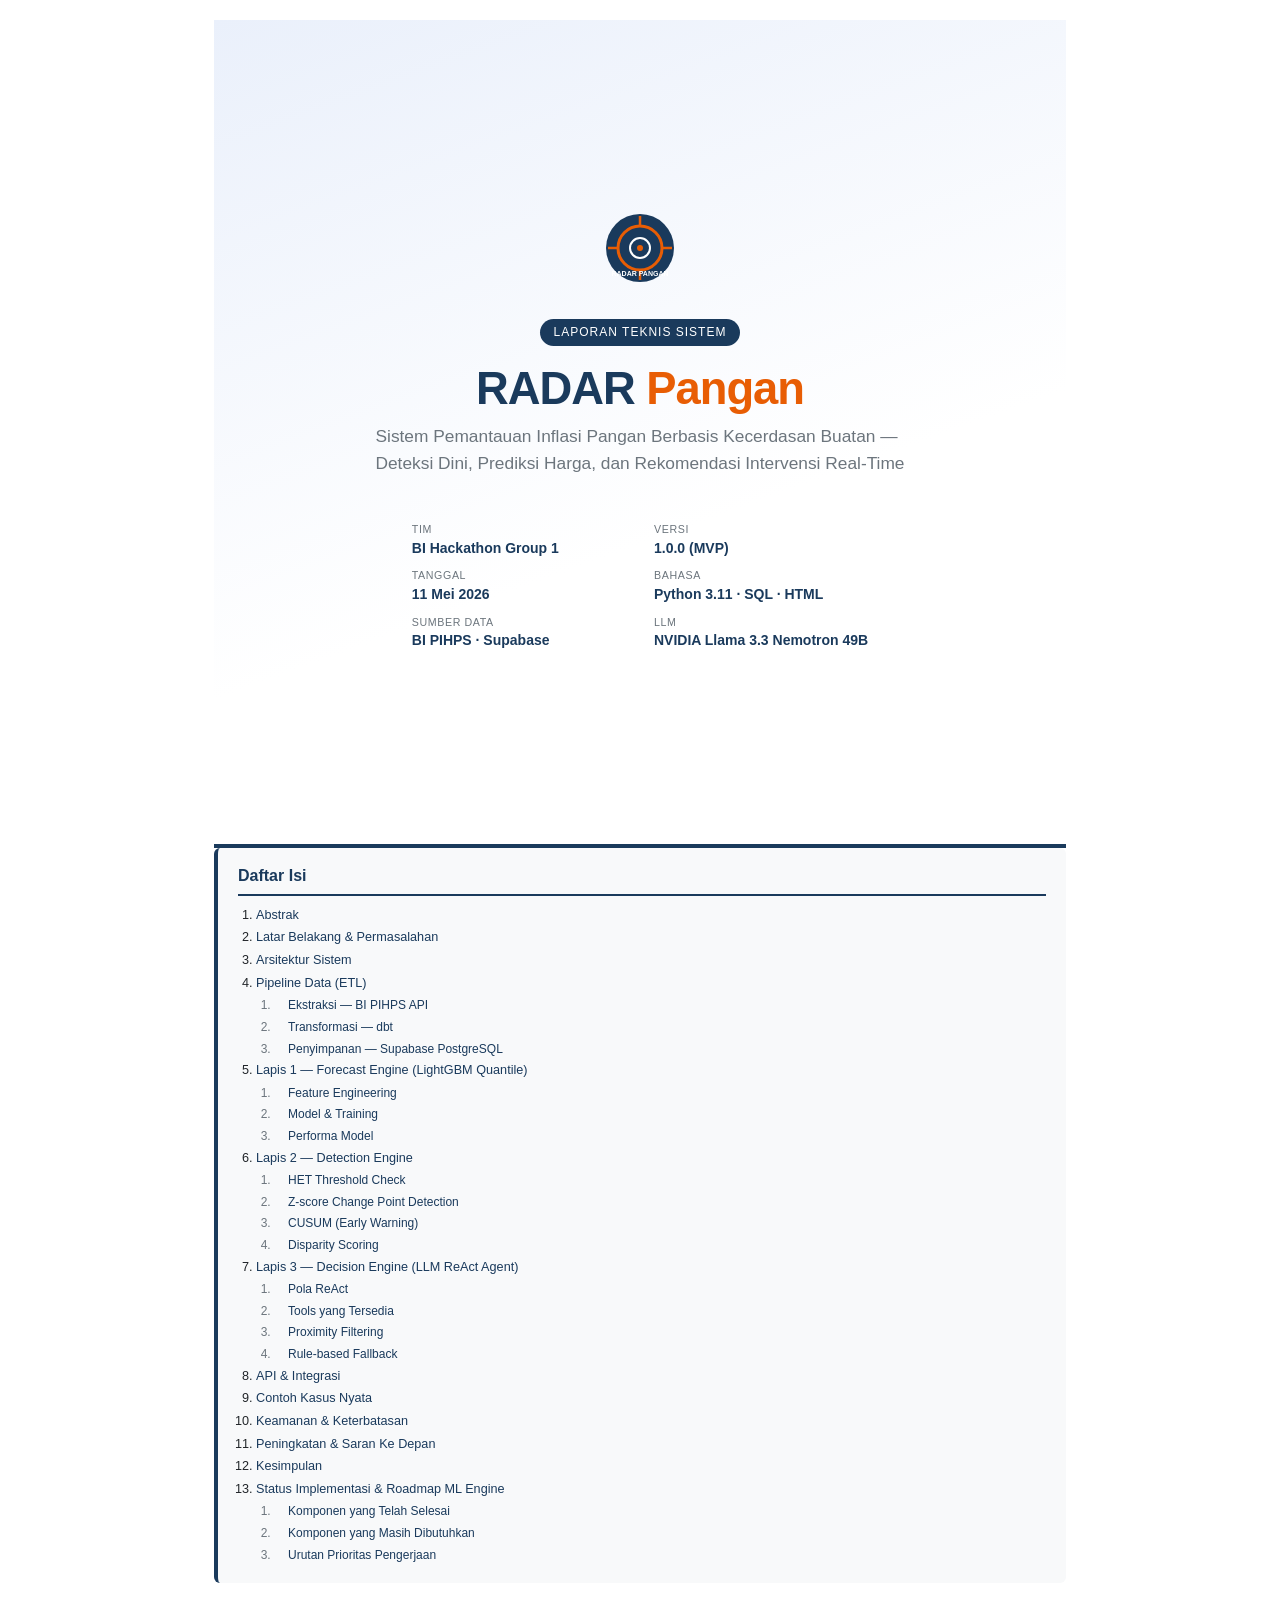
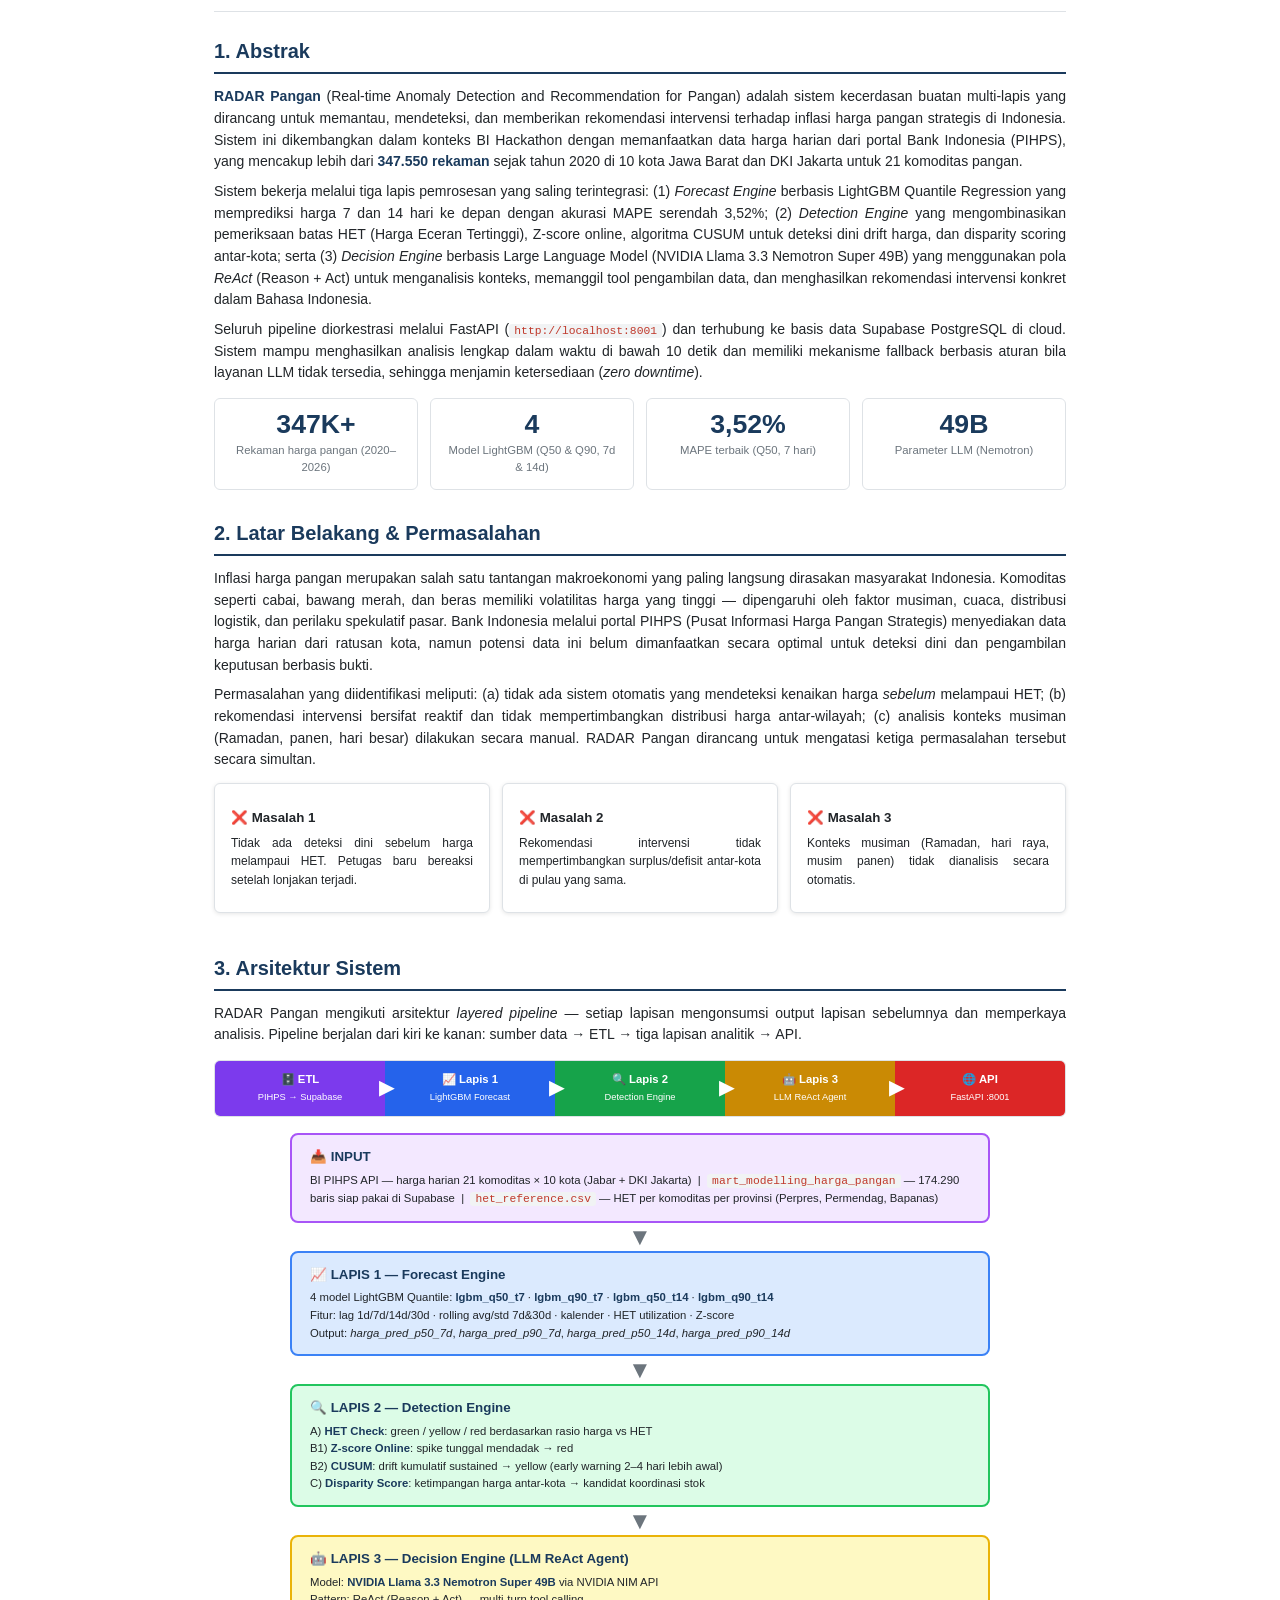
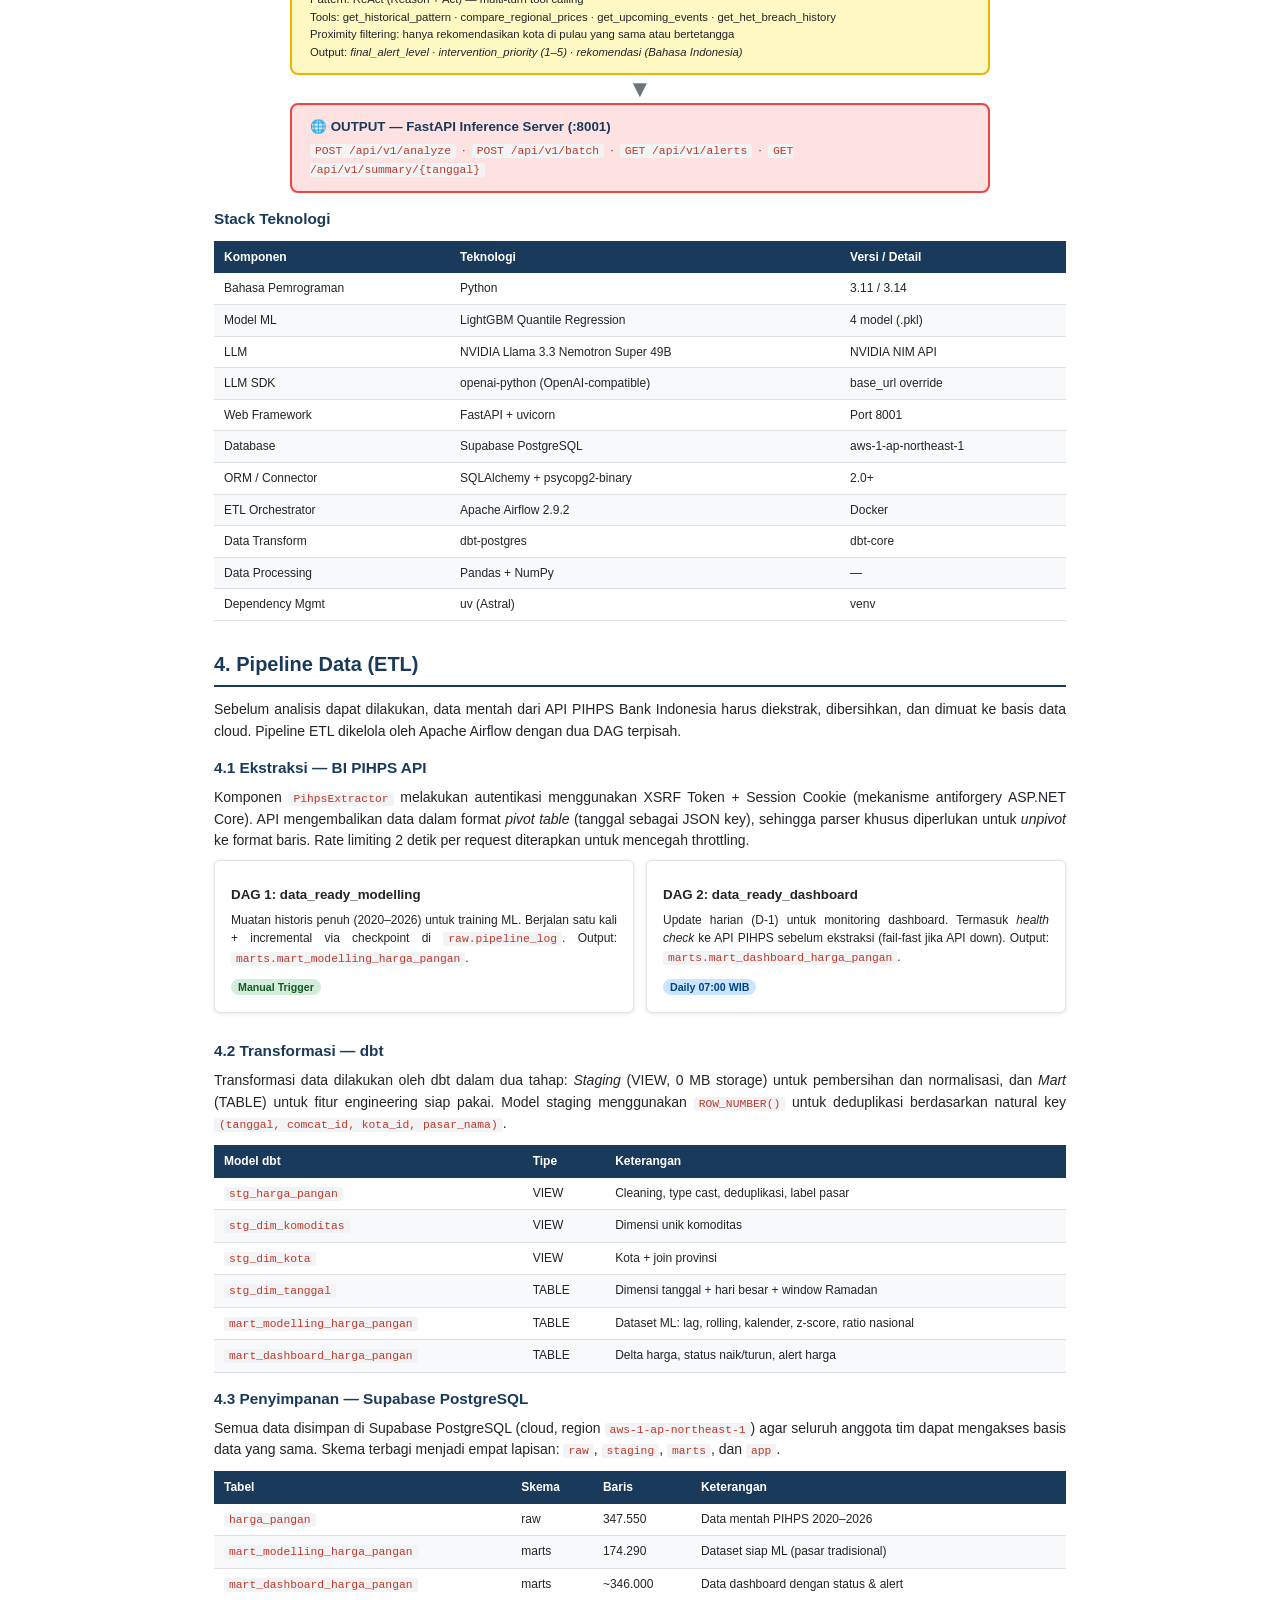
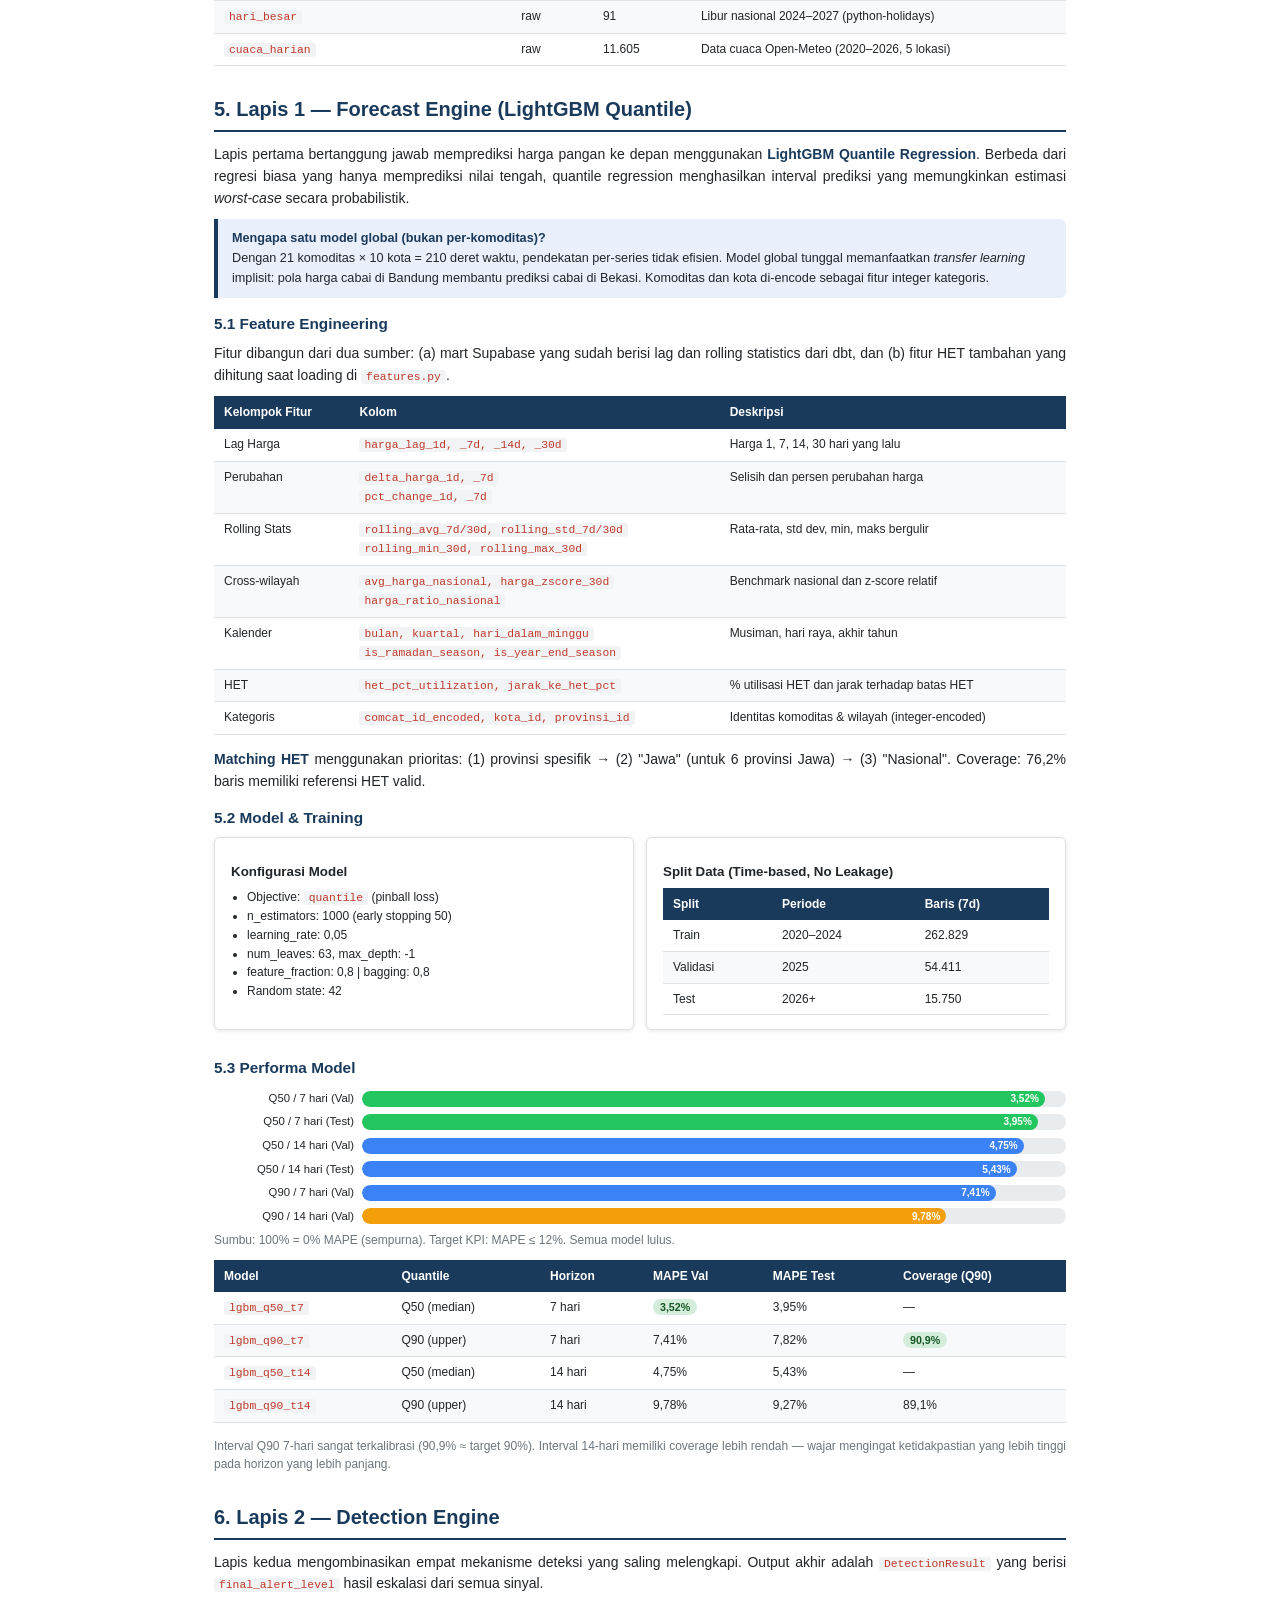
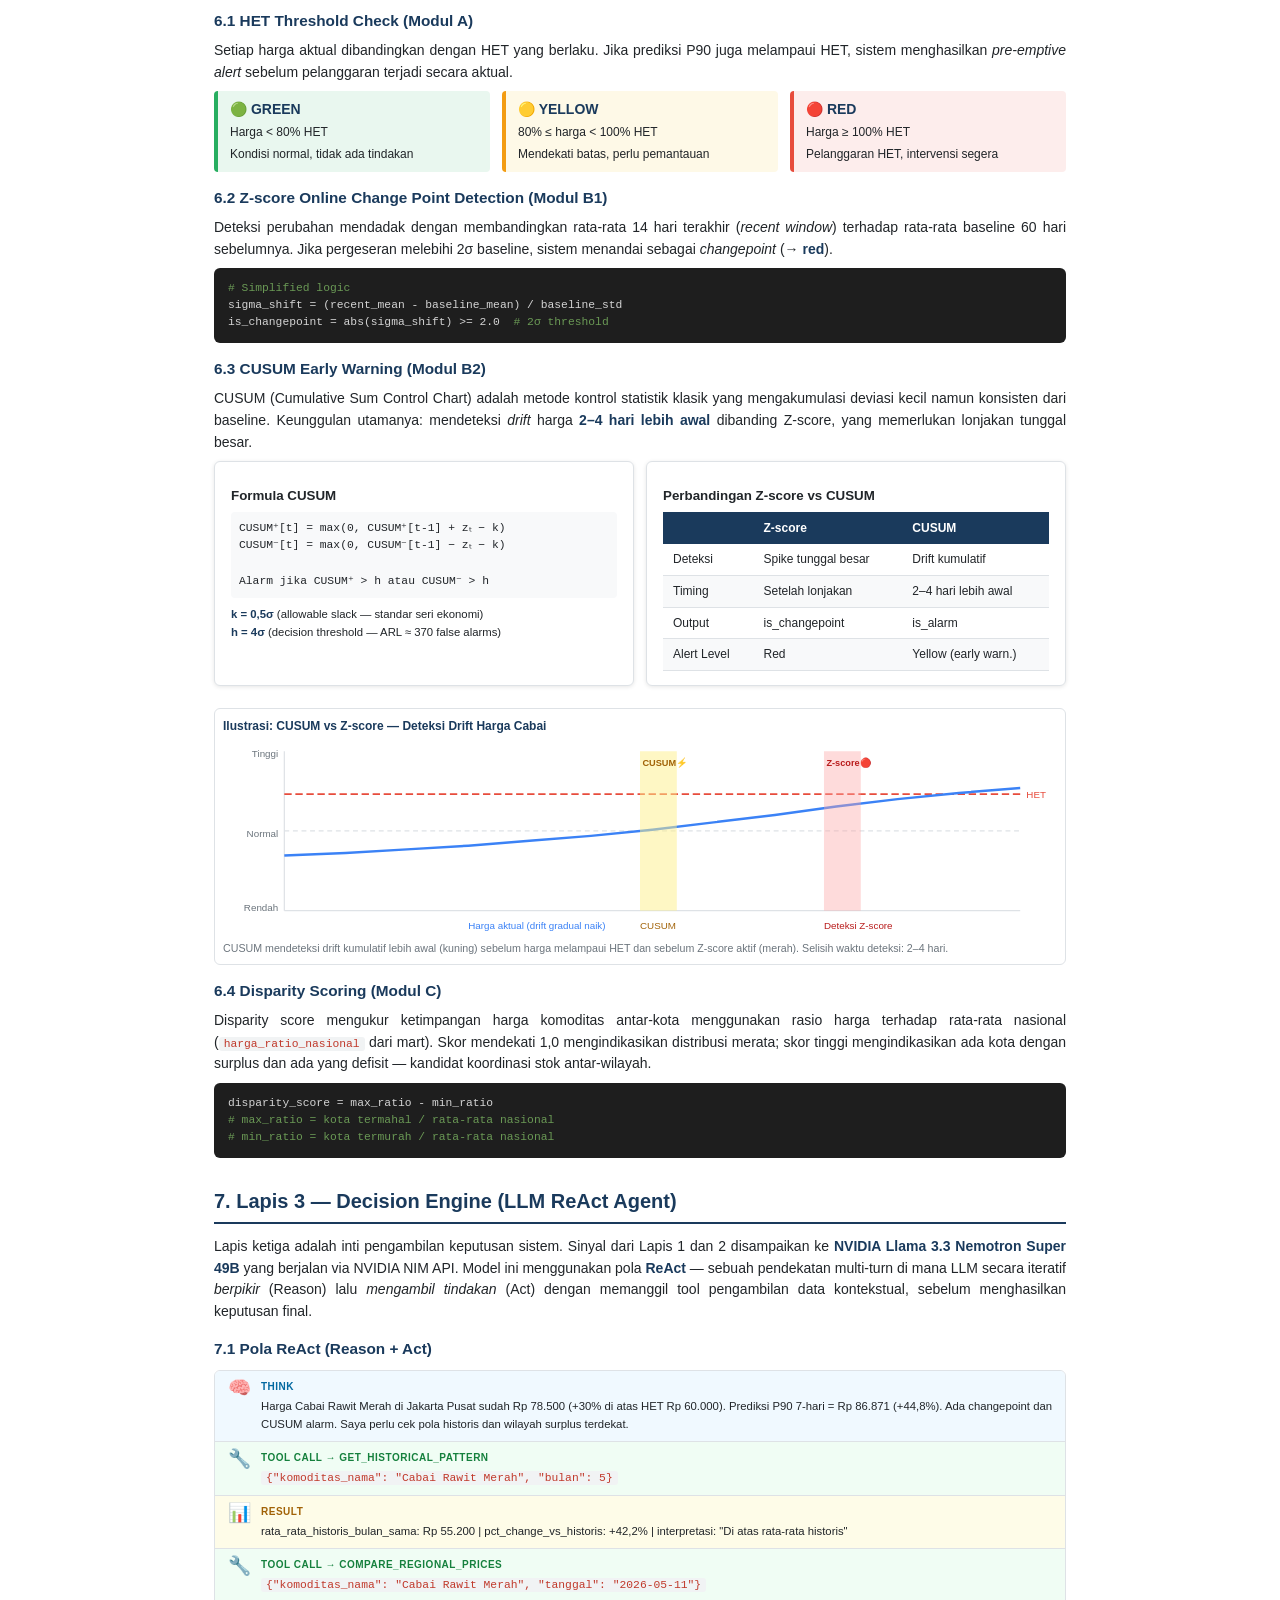
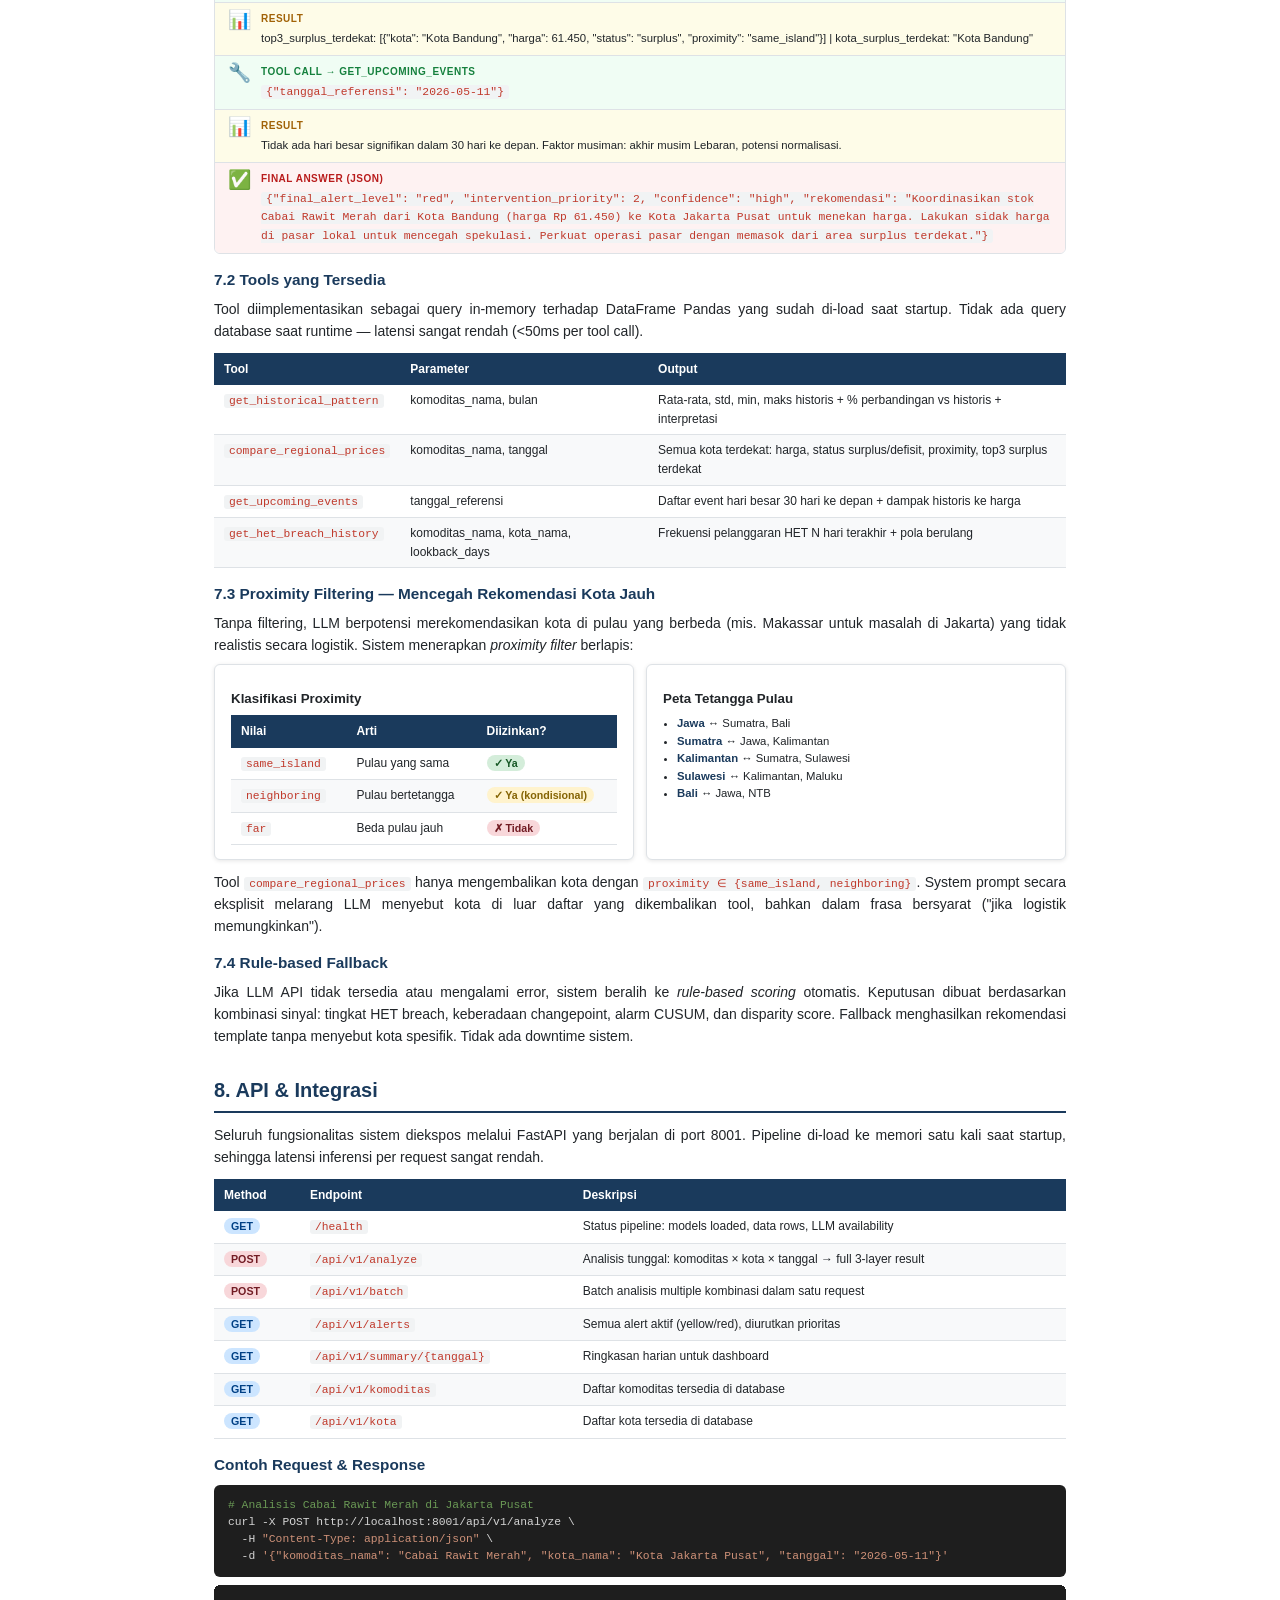
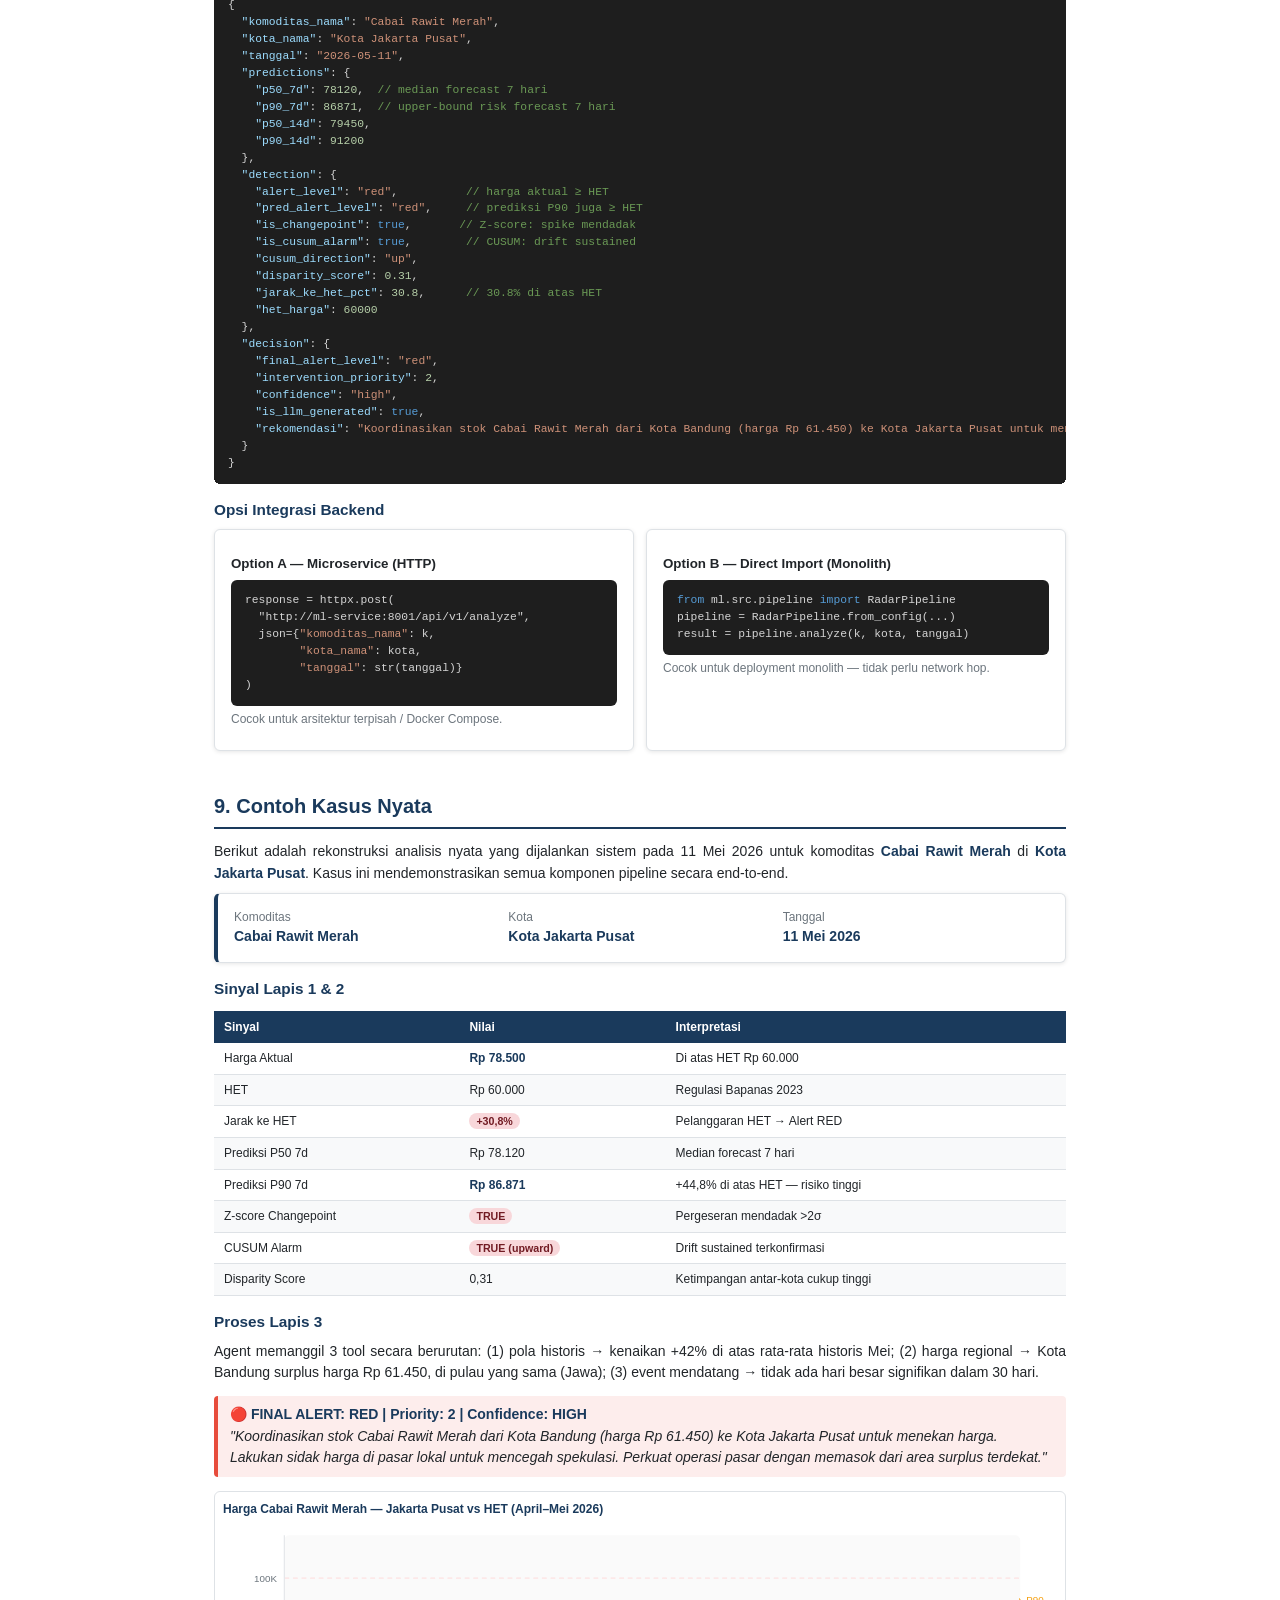
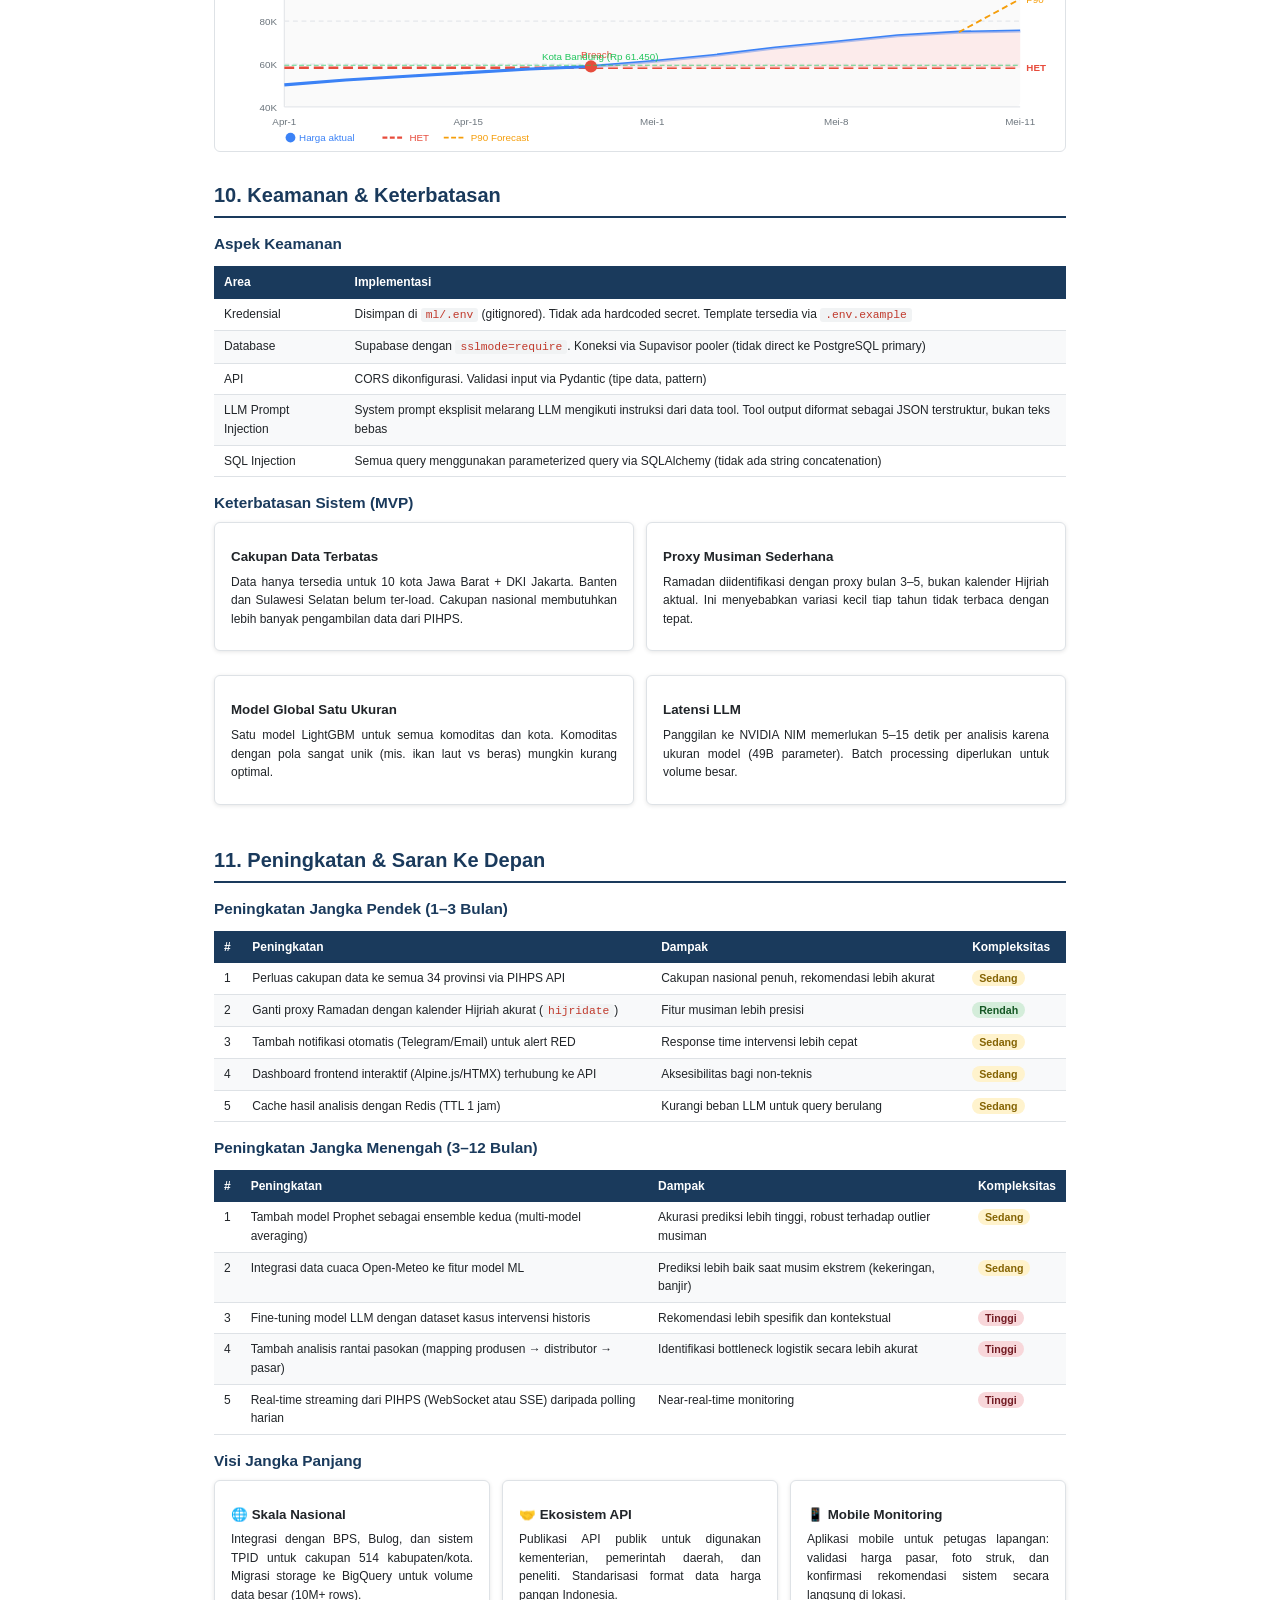
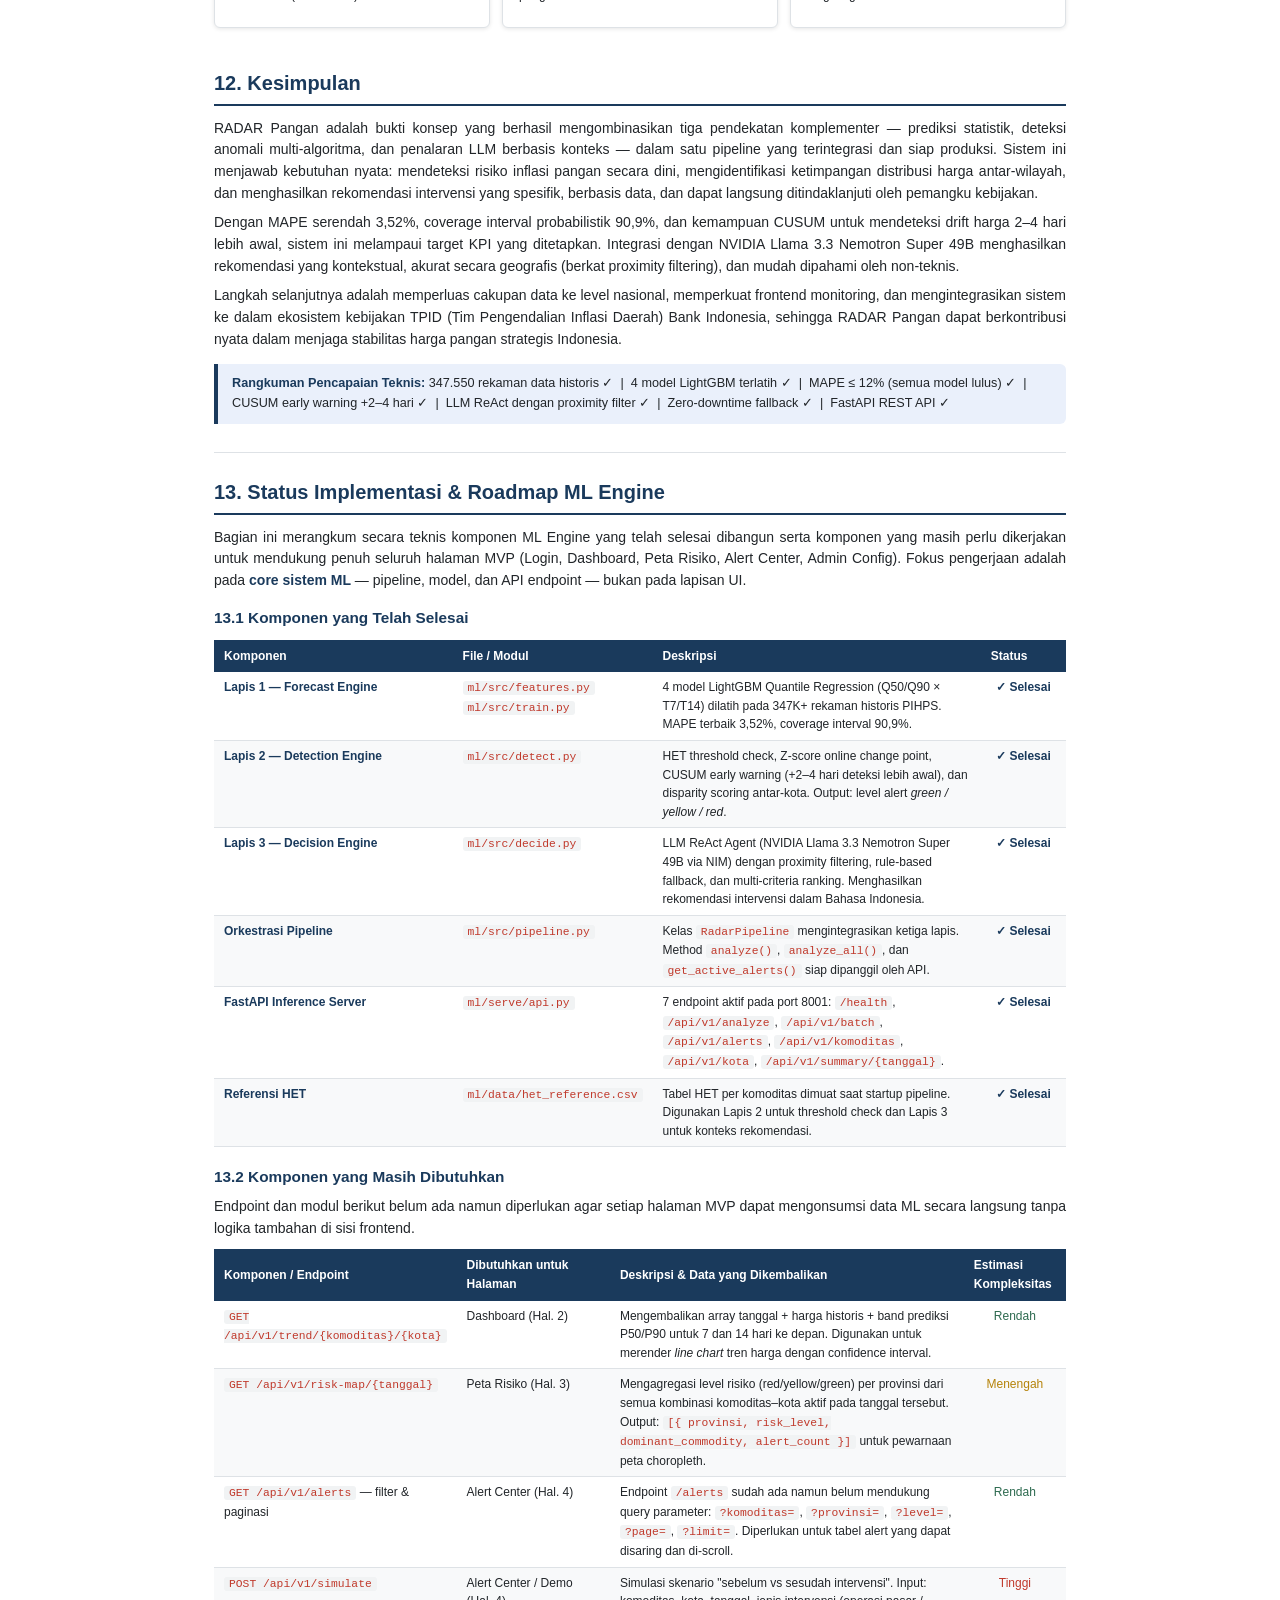
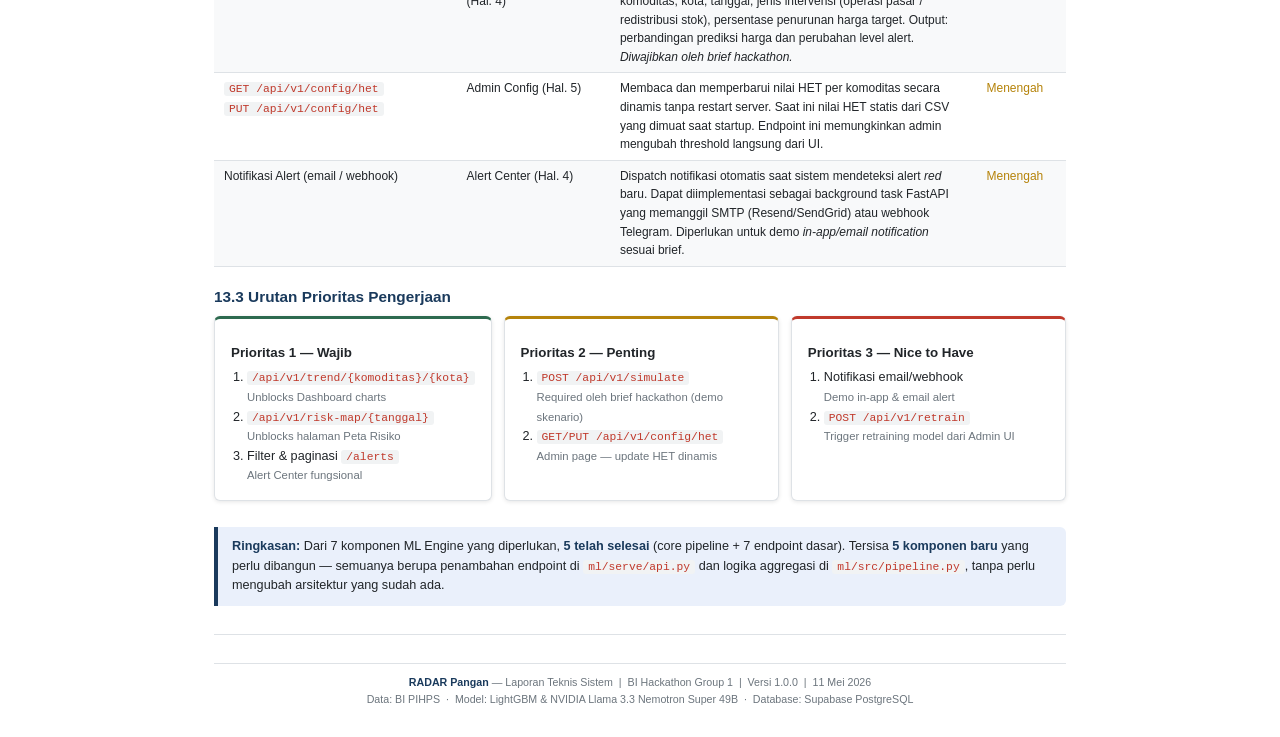
==== commit f7d41116: "docs: add progress report and Copilot agent config - progress-report.html / .docx: full 25-section s" ====
--- a/report.html
+++ b/report.html
@@ -596,6 +596,14 @@
       <li><a href="#keamanan">Keamanan &amp; Keterbatasan</a></li>
       <li><a href="#peningkatan">Peningkatan &amp; Saran Ke Depan</a></li>
       <li><a href="#kesimpulan">Kesimpulan</a></li>
+      <li>
+        <a href="#roadmap-ml">Status Implementasi &amp; Roadmap ML Engine</a>
+        <ol>
+          <li class="sub"><a href="#ml-done">Komponen yang Telah Selesai</a></li>
+          <li class="sub"><a href="#ml-todo">Komponen yang Masih Dibutuhkan</a></li>
+          <li class="sub"><a href="#ml-priority">Urutan Prioritas Pengerjaan</a></li>
+        </ol>
+      </li>
     </ol>
   </div>
 </section>
@@ -1582,6 +1590,151 @@
 
 <hr class="section-div"/>
 
+<!-- ═══════════════════════ 13. ROADMAP ML ENGINE ═══════════════════════ -->
+<section id="roadmap-ml">
+  <h2>13. Status Implementasi &amp; Roadmap ML Engine</h2>
+  <p>
+    Bagian ini merangkum secara teknis komponen ML Engine yang telah selesai dibangun serta komponen yang masih perlu dikerjakan untuk mendukung penuh seluruh halaman MVP (Login, Dashboard, Peta Risiko, Alert Center, Admin Config). Fokus pengerjaan adalah pada <strong>core sistem ML</strong> — pipeline, model, dan API endpoint — bukan pada lapisan UI.
+  </p>
+
+  <!-- ── DONE ── -->
+  <h3 id="ml-done">13.1 Komponen yang Telah Selesai</h3>
+  <table>
+    <thead>
+      <tr>
+        <th style="width:28%">Komponen</th>
+        <th style="width:18%">File / Modul</th>
+        <th>Deskripsi</th>
+        <th style="width:10%">Status</th>
+      </tr>
+    </thead>
+    <tbody>
+      <tr>
+        <td><strong>Lapis 1 — Forecast Engine</strong></td>
+        <td><code>ml/src/features.py</code><br/><code>ml/src/train.py</code></td>
+        <td>4 model LightGBM Quantile Regression (Q50/Q90 × T7/T14) dilatih pada 347K+ rekaman historis PIHPS. MAPE terbaik 3,52%, coverage interval 90,9%.</td>
+        <td style="text-align:center;color:var(--green)"><strong>✓ Selesai</strong></td>
+      </tr>
+      <tr>
+        <td><strong>Lapis 2 — Detection Engine</strong></td>
+        <td><code>ml/src/detect.py</code></td>
+        <td>HET threshold check, Z-score online change point, CUSUM early warning (+2–4 hari deteksi lebih awal), dan disparity scoring antar-kota. Output: level alert <em>green / yellow / red</em>.</td>
+        <td style="text-align:center;color:var(--green)"><strong>✓ Selesai</strong></td>
+      </tr>
+      <tr>
+        <td><strong>Lapis 3 — Decision Engine</strong></td>
+        <td><code>ml/src/decide.py</code></td>
+        <td>LLM ReAct Agent (NVIDIA Llama 3.3 Nemotron Super 49B via NIM) dengan proximity filtering, rule-based fallback, dan multi-criteria ranking. Menghasilkan rekomendasi intervensi dalam Bahasa Indonesia.</td>
+        <td style="text-align:center;color:var(--green)"><strong>✓ Selesai</strong></td>
+      </tr>
+      <tr>
+        <td><strong>Orkestrasi Pipeline</strong></td>
+        <td><code>ml/src/pipeline.py</code></td>
+        <td>Kelas <code>RadarPipeline</code> mengintegrasikan ketiga lapis. Method <code>analyze()</code>, <code>analyze_all()</code>, dan <code>get_active_alerts()</code> siap dipanggil oleh API.</td>
+        <td style="text-align:center;color:var(--green)"><strong>✓ Selesai</strong></td>
+      </tr>
+      <tr>
+        <td><strong>FastAPI Inference Server</strong></td>
+        <td><code>ml/serve/api.py</code></td>
+        <td>7 endpoint aktif pada port 8001: <code>/health</code>, <code>/api/v1/analyze</code>, <code>/api/v1/batch</code>, <code>/api/v1/alerts</code>, <code>/api/v1/komoditas</code>, <code>/api/v1/kota</code>, <code>/api/v1/summary/{tanggal}</code>.</td>
+        <td style="text-align:center;color:var(--green)"><strong>✓ Selesai</strong></td>
+      </tr>
+      <tr>
+        <td><strong>Referensi HET</strong></td>
+        <td><code>ml/data/het_reference.csv</code></td>
+        <td>Tabel HET per komoditas dimuat saat startup pipeline. Digunakan Lapis 2 untuk threshold check dan Lapis 3 untuk konteks rekomendasi.</td>
+        <td style="text-align:center;color:var(--green)"><strong>✓ Selesai</strong></td>
+      </tr>
+    </tbody>
+  </table>
+
+  <!-- ── TODO ── -->
+  <h3 id="ml-todo" style="margin-top:18px">13.2 Komponen yang Masih Dibutuhkan</h3>
+  <p>Endpoint dan modul berikut belum ada namun diperlukan agar setiap halaman MVP dapat mengonsumsi data ML secara langsung tanpa logika tambahan di sisi frontend.</p>
+
+  <table>
+    <thead>
+      <tr>
+        <th style="width:28%">Komponen / Endpoint</th>
+        <th style="width:18%">Dibutuhkan untuk Halaman</th>
+        <th>Deskripsi &amp; Data yang Dikembalikan</th>
+        <th style="width:12%">Estimasi Kompleksitas</th>
+      </tr>
+    </thead>
+    <tbody>
+      <tr>
+        <td><code>GET /api/v1/trend/{komoditas}/{kota}</code></td>
+        <td>Dashboard (Hal. 2)</td>
+        <td>Mengembalikan array tanggal + harga historis + band prediksi P50/P90 untuk 7 dan 14 hari ke depan. Digunakan untuk merender <em>line chart</em> tren harga dengan confidence interval.</td>
+        <td style="text-align:center"><span style="color:var(--green)">Rendah</span></td>
+      </tr>
+      <tr>
+        <td><code>GET /api/v1/risk-map/{tanggal}</code></td>
+        <td>Peta Risiko (Hal. 3)</td>
+        <td>Mengagregasi level risiko (red/yellow/green) per provinsi dari semua kombinasi komoditas–kota aktif pada tanggal tersebut. Output: <code>[{ provinsi, risk_level, dominant_commodity, alert_count }]</code> untuk pewarnaan peta choropleth.</td>
+        <td style="text-align:center"><span style="color:var(--yellow)">Menengah</span></td>
+      </tr>
+      <tr>
+        <td><code>GET /api/v1/alerts</code> — filter &amp; paginasi</td>
+        <td>Alert Center (Hal. 4)</td>
+        <td>Endpoint <code>/alerts</code> sudah ada namun belum mendukung query parameter: <code>?komoditas=</code>, <code>?provinsi=</code>, <code>?level=</code>, <code>?page=</code>, <code>?limit=</code>. Diperlukan untuk tabel alert yang dapat disaring dan di-scroll.</td>
+        <td style="text-align:center"><span style="color:var(--green)">Rendah</span></td>
+      </tr>
+      <tr>
+        <td><code>POST /api/v1/simulate</code></td>
+        <td>Alert Center / Demo (Hal. 4)</td>
+        <td>Simulasi skenario "sebelum vs sesudah intervensi". Input: komoditas, kota, tanggal, jenis intervensi (operasi pasar / redistribusi stok), persentase penurunan harga target. Output: perbandingan prediksi harga dan perubahan level alert. <em>Diwajibkan oleh brief hackathon.</em></td>
+        <td style="text-align:center"><span style="color:var(--red)">Tinggi</span></td>
+      </tr>
+      <tr>
+        <td><code>GET /api/v1/config/het</code><br/><code>PUT /api/v1/config/het</code></td>
+        <td>Admin Config (Hal. 5)</td>
+        <td>Membaca dan memperbarui nilai HET per komoditas secara dinamis tanpa restart server. Saat ini nilai HET statis dari CSV yang dimuat saat startup. Endpoint ini memungkinkan admin mengubah threshold langsung dari UI.</td>
+        <td style="text-align:center"><span style="color:var(--yellow)">Menengah</span></td>
+      </tr>
+      <tr>
+        <td>Notifikasi Alert (email / webhook)</td>
+        <td>Alert Center (Hal. 4)</td>
+        <td>Dispatch notifikasi otomatis saat sistem mendeteksi alert <em>red</em> baru. Dapat diimplementasi sebagai background task FastAPI yang memanggil SMTP (Resend/SendGrid) atau webhook Telegram. Diperlukan untuk demo <em>in-app/email notification</em> sesuai brief.</td>
+        <td style="text-align:center"><span style="color:var(--yellow)">Menengah</span></td>
+      </tr>
+    </tbody>
+  </table>
+
+  <!-- ── PRIORITY ── -->
+  <h3 id="ml-priority" style="margin-top:18px">13.3 Urutan Prioritas Pengerjaan</h3>
+  <div class="card-grid cols-3">
+    <div class="card" style="border-top:3px solid var(--green)">
+      <h4>Prioritas 1 — Wajib</h4>
+      <ol style="padding-left:16px;font-size:9.5pt;">
+        <li><code>/api/v1/trend/{komoditas}/{kota}</code><br/><span style="color:var(--muted);font-size:8.5pt;">Unblocks Dashboard charts</span></li>
+        <li><code>/api/v1/risk-map/{tanggal}</code><br/><span style="color:var(--muted);font-size:8.5pt;">Unblocks halaman Peta Risiko</span></li>
+        <li>Filter &amp; paginasi <code>/alerts</code><br/><span style="color:var(--muted);font-size:8.5pt;">Alert Center fungsional</span></li>
+      </ol>
+    </div>
+    <div class="card" style="border-top:3px solid var(--yellow)">
+      <h4>Prioritas 2 — Penting</h4>
+      <ol style="padding-left:16px;font-size:9.5pt;">
+        <li><code>POST /api/v1/simulate</code><br/><span style="color:var(--muted);font-size:8.5pt;">Required oleh brief hackathon (demo skenario)</span></li>
+        <li><code>GET/PUT /api/v1/config/het</code><br/><span style="color:var(--muted);font-size:8.5pt;">Admin page — update HET dinamis</span></li>
+      </ol>
+    </div>
+    <div class="card" style="border-top:3px solid var(--red)">
+      <h4>Prioritas 3 — Nice to Have</h4>
+      <ol style="padding-left:16px;font-size:9.5pt;">
+        <li>Notifikasi email/webhook<br/><span style="color:var(--muted);font-size:8.5pt;">Demo in-app &amp; email alert</span></li>
+        <li><code>POST /api/v1/retrain</code><br/><span style="color:var(--muted);font-size:8.5pt;">Trigger retraining model dari Admin UI</span></li>
+      </ol>
+    </div>
+  </div>
+
+  <div class="highlight-box" style="margin-top:14px;">
+    <strong>Ringkasan:</strong> Dari 7 komponen ML Engine yang diperlukan, <strong>5 telah selesai</strong> (core pipeline + 7 endpoint dasar). Tersisa <strong>5 komponen baru</strong> yang perlu dibangun — semuanya berupa penambahan endpoint di <code>ml/serve/api.py</code> dan logika aggregasi di <code>ml/src/pipeline.py</code>, tanpa perlu mengubah arsitektur yang sudah ada.
+  </div>
+</section>
+
+<hr class="section-div"/>
+
 <!-- ═══════════════════════ FOOTER ═══════════════════════ -->
 <footer>
   <strong>RADAR Pangan</strong> — Laporan Teknis Sistem &nbsp;|&nbsp; BI Hackathon Group 1 &nbsp;|&nbsp;
